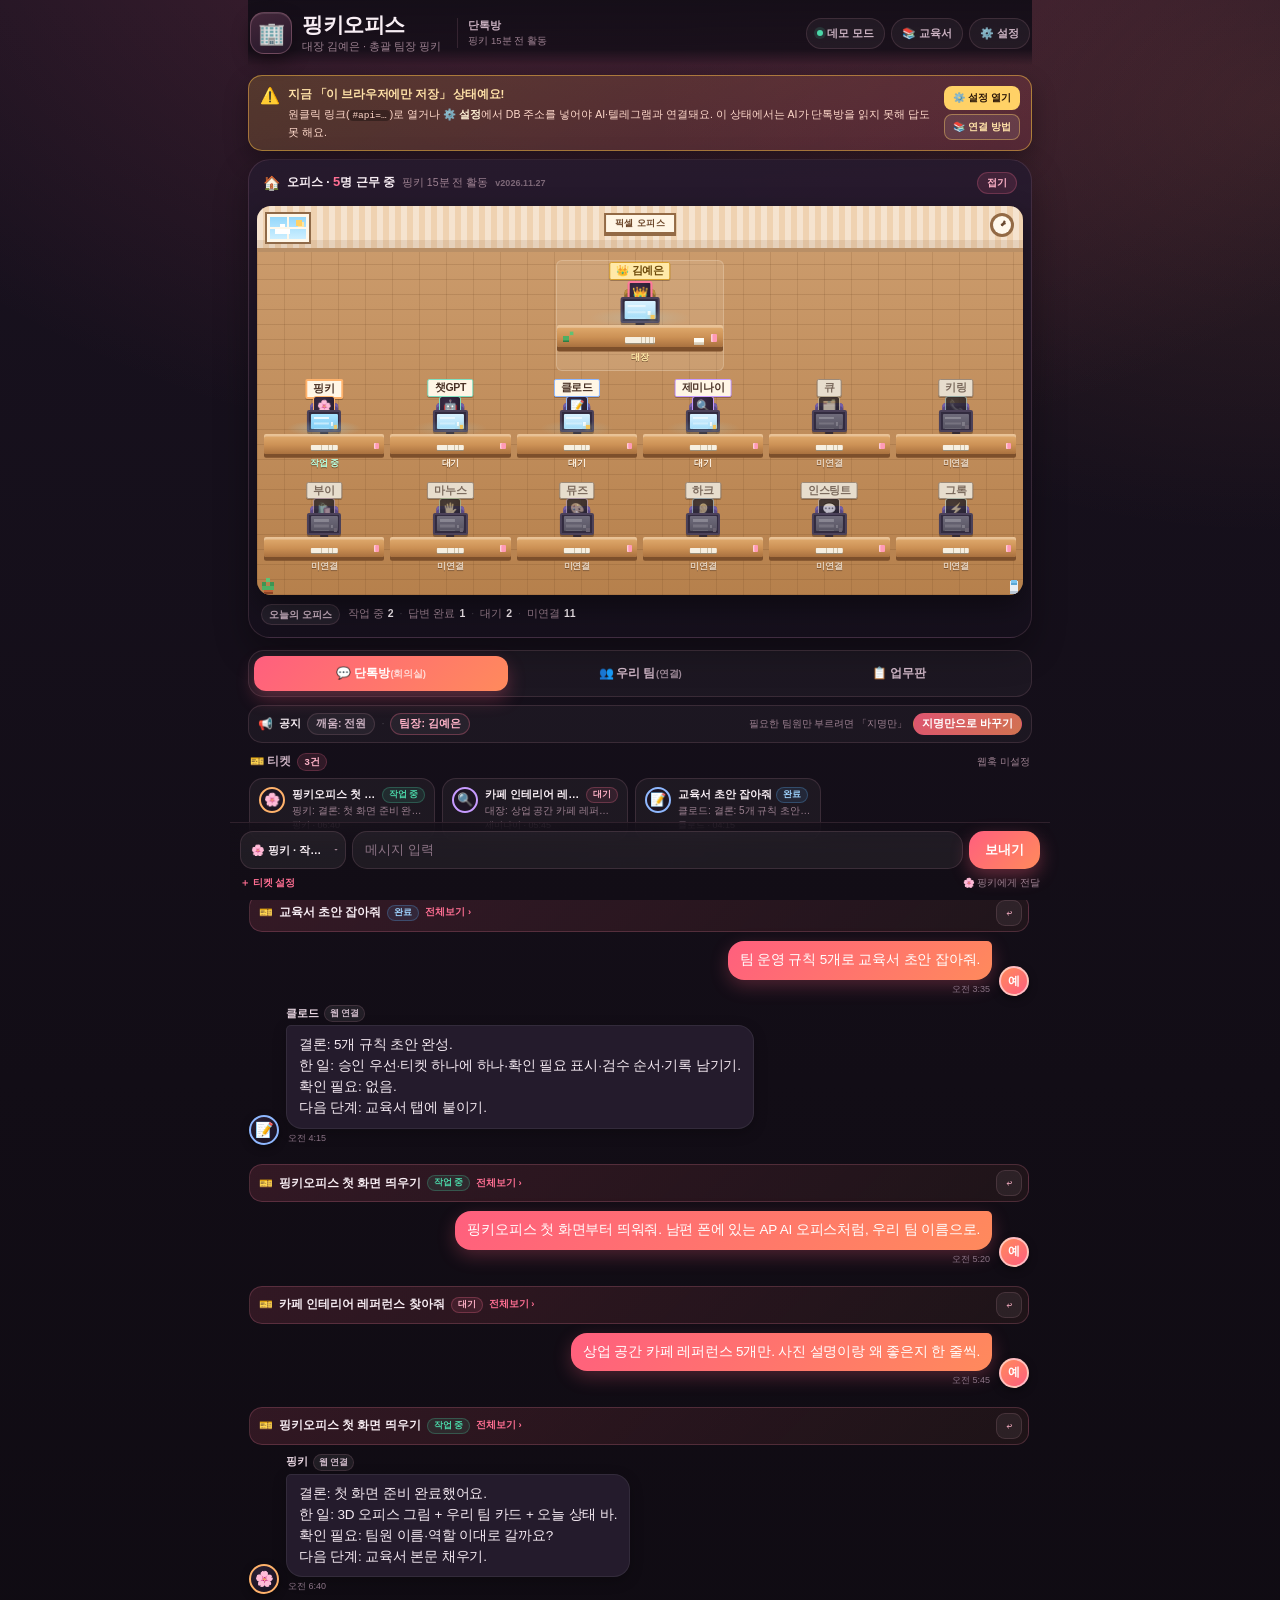
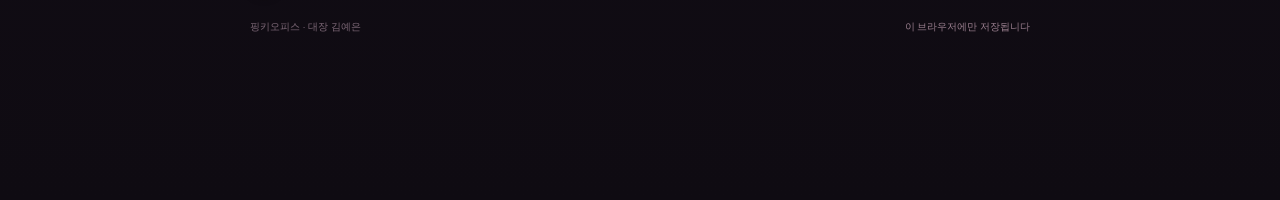
==== index.html @ ad16d330 "픽셀 오피스 개편(미리보기): 책상·컴퓨터 좌석, 휴직/해고, DB 미연결 배너" ====
<!DOCTYPE html>
<html lang="ko">
<head>
<meta charset="utf-8" />
<meta name="viewport" content="width=device-width, initial-scale=1, viewport-fit=cover" />
<title>핑키오피스 · 대장 김예은</title>
<meta name="description" content="대장 김예은과 총괄 팀장 핑키가 함께 쓰는 나만의 AI 오피스 — 좌석 맵과 단톡방" />
<meta name="theme-color" content="#170f13" />
<meta name="robots" content="noindex, nofollow" />
<meta name="apple-mobile-web-app-capable" content="yes" />
<meta name="apple-mobile-web-app-title" content="핑키오피스" />
<link rel="icon" href="data:image/svg+xml,%3Csvg xmlns='http://www.w3.org/2000/svg' viewBox='0 0 100 100'%3E%3Crect width='100' height='100' rx='24' fill='%23e8365f'/%3E%3Ctext x='50' y='70' font-size='58' text-anchor='middle'%3E%F0%9F%8F%A2%3C/text%3E%3C/svg%3E" />
<link rel="stylesheet" href="./styles.css" />
</head>
<body>
<div class="app">

  <header class="top">
    <div class="brand">
      <div class="brand-icon" aria-hidden="true">🏢</div>
      <div class="brand-text">
        <h1>핑키오피스</h1>
        <p class="brand-sub">대장 김예은 · 총괄 팀장 핑키</p>
      </div>
      <div class="top-room">
        <span class="top-room-name">단톡방</span>
        <span class="top-room-meta" id="liveNote">오늘도 출근 중</span>
      </div>
    </div>

    <div class="pill-row">
      <button type="button" id="demoToggle" class="pill pill-demo" aria-pressed="true">
        <span class="dot" aria-hidden="true"></span><span id="demoLabel">데모 모드</span>
      </button>
      <button type="button" class="pill" data-open="guide" aria-label="교육서">📚 교육서</button>
      <button type="button" class="pill" data-open="settings" aria-label="설정">⚙️ 설정</button>
    </div>
  </header>

  <!-- ================= DB 미연결 경고 ================= -->
  <div class="db-warn" id="dbWarn" role="alert" hidden>
    <span class="dw-ico" aria-hidden="true">⚠️</span>
    <div class="dw-body">
      <b class="dw-title">지금 「이 브라우저에만 저장」 상태예요!</b>
      <p class="dw-text">원클릭 링크(<code>#api=…</code>)로 열거나 <b>⚙️ 설정</b>에서 DB 주소를 넣어야 AI·텔레그램과 연결돼요. 이 상태에서는 AI가 단톡방을 읽지 못해 답도 못 해요.</p>
    </div>
    <div class="dw-actions">
      <button type="button" class="dw-btn" id="dbWarnSettings">⚙️ 설정 열기</button>
      <button type="button" class="dw-btn dw-btn-ghost" id="dbWarnGuide">📚 연결 방법</button>
    </div>
  </div>

  <!-- ================= 오피스 좌석 맵 ================= -->
  <section class="office-dock" aria-label="오피스 좌석 맵">
    <div class="office-bar">
      <button type="button" class="office-title" id="officeToggle" aria-expanded="true" aria-controls="seatWrap">
        <span class="ob-ico" aria-hidden="true">🏠</span>
        <span class="ob-text">오피스 · <b id="officeCount">5</b>명 근무 중</span>
        <span class="ob-live" id="officeLive">핑키 활동 중</span>
        <span class="ob-ver" id="officeVersion">v2026.11.27</span>
        <span class="ob-fold" id="officeFold">접기</span>
      </button>
    </div>

    <div class="seat-wrap" id="seatWrap">
      <div class="pixel-room" id="pixelOffice" aria-label="픽셀 오피스 — 팀원마다 책상과 컴퓨터가 있는 방">
        <div class="room-wall" aria-hidden="true">
          <span class="rw-window"><span class="rw-sun"></span><span class="rw-cloud"></span></span>
          <span class="rw-sign">픽셀 오피스</span>
          <span class="rw-clock"></span>
        </div>
        <div class="room-floor">
          <span class="room-prop prop-plant" aria-hidden="true"></span>
          <span class="room-prop prop-cooler" aria-hidden="true"></span>
          <div id="seatLayer" class="seat-layer"></div>
        </div>
      </div>
      <div class="stats-line">
        <span class="stats-label">오늘의 오피스</span>
        <span id="officeStats" class="stats">불러오는 중…</span>
      </div>
    </div>
  </section>

  <nav class="tabs" role="tablist" aria-label="주요 화면">
    <button type="button" class="tab is-active" data-view="meeting" role="tab" aria-selected="true" aria-controls="view-meeting">💬 단톡방<span class="tab-sub">(회의실)</span></button>
    <button type="button" class="tab" data-view="office" role="tab" aria-selected="false" aria-controls="view-office">👥 우리 팀<span class="tab-sub">(연결)</span></button>
    <button type="button" class="tab" data-view="board" role="tab" aria-selected="false" aria-controls="view-board">📋 업무판</button>
  </nav>

  <div class="notice">
    <span class="n-ico" aria-hidden="true">📢</span>
    <span class="n-label">공지</span>
    <button type="button" class="n-chip" id="wakeToggle" aria-pressed="false"><span id="wakeLabel">깨움: 전원</span></button>
    <span class="n-sep" aria-hidden="true">·</span>
    <button type="button" class="n-chip n-chip-lead" id="leadChip">팀장: 김예은</button>
    <span class="n-hint" id="wakeHint">필요한 팀원만 부르려면 「지명만」</span>
    <button type="button" class="n-chip n-chip-go" id="wakeGo" hidden>지명만으로 바꾸기</button>
  </div>

  <main>

    <!-- ================= 단톡방(회의실) ================= -->
    <section id="view-meeting" class="view is-active" aria-labelledby="meetingTitle">
      <h2 id="meetingTitle" class="sr-only">단톡방(회의실)</h2>

      <div class="rail-head">
        <span class="rail-title">🎫 티켓 <span class="count-chip" id="threadCount">0건</span></span>
        <span class="muted small" id="webhookState">웹훅 미설정</span>
      </div>
      <div id="threadList" class="thread-rail"></div>

      <div id="chatStream" class="chat-stream" role="log" aria-live="polite" aria-label="단톡방 대화"></div>
    </section>

    <!-- ================= 우리 팀(연결) ================= -->
    <section id="view-office" class="view" aria-labelledby="officeTitle" hidden>
      <h2 id="officeTitle" class="sr-only">우리 팀</h2>

      <div class="section-head">
        <h2>우리 팀 <span class="muted small" id="teamCount">13명</span></h2>
        <div class="head-actions">
          <button type="button" class="pill pill-sm" data-goto="meeting">💬 대회의실</button>
          <button type="button" class="pill pill-sm" data-goto="board">📋 업무판</button>
        </div>
      </div>

      <div id="teamGrid" class="team-grid"></div>
      <p class="hint-line">카드의 <b>연결 문구</b>를 누르면 그 AI에 그대로 붙여넣을 프롬프트가 복사돼요.</p>
    </section>

    <!-- ================= 업무판 ================= -->
    <section id="view-board" class="view" aria-labelledby="boardTitle" hidden>
      <div class="section-head">
        <h2 id="boardTitle">📋 업무판</h2>
        <button type="button" class="btn btn-primary btn-sm" id="addTaskBtn">＋ 새 업무</button>
      </div>

      <div class="filter-row" id="boardFilters" role="group" aria-label="상태 필터">
        <button type="button" class="chip is-active" data-filter="전체">전체</button>
        <button type="button" class="chip" data-filter="대기">대기</button>
        <button type="button" class="chip" data-filter="작업 중">작업 중</button>
        <button type="button" class="chip" data-filter="검수 대기">검수 대기</button>
        <button type="button" class="chip" data-filter="완료">완료</button>
        <button type="button" class="chip chip-owner" id="ownerFilterChip" hidden></button>
      </div>

      <div id="board" class="kanban"></div>
      <p class="hint-line">카드의 <b>← →</b> 버튼으로 상태를 옮기고, 제목을 누르면 수정할 수 있어요.</p>
    </section>

  </main>

  <footer class="foot">
    <span>핑키오피스 · 대장 김예은</span>
    <span class="muted" id="storeNote">이 브라우저에만 저장됩니다</span>
  </footer>
</div>

<!-- ================= 단톡방 입력바 ================= -->
<form id="composeForm" class="composer" autocomplete="off" aria-label="메시지 보내기">
  <div class="cp-reply" id="replyTarget" hidden>
    <span class="cp-reply-ico" aria-hidden="true">↩︎</span>
    <span class="cp-reply-text" id="replyTargetText"></span>
    <button type="button" class="cp-reply-x" id="replyTargetClear" aria-label="답장 대상 해제">✕</button>
  </div>
  <div class="cp-extra" id="composeExtra" hidden>
    <input id="composeTitle" type="text" maxlength="60" placeholder="티켓 제목 (비우면 메시지로 자동)" />
    <select id="composeStatus" aria-label="지시 상태">
      <option value="대기">대기</option>
      <option value="작업 중">작업 중</option>
      <option value="완료">완료</option>
    </select>
  </div>
  <div class="cp-main">
    <div class="cp-to">
      <span class="sr-only">담당 지정</span>
      <select id="composeTo" aria-label="담당 지정"></select>
    </div>
    <textarea id="composeBody" rows="1" maxlength="2000" placeholder="메시지 입력"></textarea>
    <button type="submit" class="cp-send" id="composeSend">보내기</button>
  </div>
  <div class="cp-foot">
    <button type="button" class="cp-more" id="composeMoreBtn" aria-expanded="false">＋ 티켓 설정</button>
    <span class="cp-status" id="composeTarget">전원에게 전달</span>
  </div>
</form>

<div id="toast" class="toast" role="status" aria-live="polite" hidden></div>

<!-- ================= 모달: 좌석(팀원) 카드 ================= -->
<div class="modal sheet" id="modal-seat" role="dialog" aria-modal="true" aria-labelledby="seatTitle" hidden>
  <div class="modal-card sheet-card">
    <div class="sheet-grab" aria-hidden="true"></div>
    <div class="modal-head sheet-head">
      <h2 id="seatTitle" class="sr-only">팀원 카드</h2>
      <button type="button" class="icon-btn" data-close aria-label="닫기">✕</button>
    </div>
    <div class="modal-body">
      <div class="seat-sheet-top">
        <div class="seat-big" id="seatEmoji" aria-hidden="true">🌸</div>
        <div class="seat-sheet-id">
          <b id="seatName">핑키</b>
          <p class="muted small" id="seatRole">총괄 팀장</p>
          <p class="muted small" id="seatMeta"></p>
        </div>
        <span class="badge badge-wait" id="seatBadge"><span class="dot"></span>대기</span>
      </div>
      <p class="seat-desc" id="seatDesc"></p>
      <div class="seat-actions" id="seatActions"></div>
    </div>
  </div>
</div>

<!-- ================= 모달: 교육서 ================= -->
<div class="modal" id="modal-guide" role="dialog" aria-modal="true" aria-labelledby="guideTitle" hidden>
  <div class="modal-card">
    <div class="modal-head">
      <h2 id="guideTitle">📚 교육서</h2>
      <button type="button" class="icon-btn" data-close aria-label="닫기">✕</button>
    </div>
    <div class="modal-body">

      <details open>
        <summary>1. 팀 운영 규칙 (5가지)</summary>
        <ol class="rule-list">
          <li><b>모든 결정은 대장 승인 후 실행.</b> 결제·계약·외부 발송·삭제는 절대 혼자 하지 않아요.</li>
          <li><b>지시는 티켓 하나에 하나씩.</b> 제목에 결과물이 보이게 적어요. (예: "카페 오픈 체크리스트 v1")</li>
          <li><b>모르면 '확인 필요'로 남기기.</b> 추측으로 채우지 않고, 대장에게 물어볼 것을 3개 이내로 정리해요.</li>
          <li><b>결과는 한 번에 하나.</b> 초안 → 검수 → 완료 순서로, 검수 전에 다음 단계로 넘어가지 않아요.</li>
          <li><b>기록은 단톡방에.</b> 대화로 끝난 일도 티켓에 한 줄 남겨야 다음에 이어져요.</li>
        </ol>
      </details>

      <details>
        <summary>2. 비서별 보고 양식</summary>
        <p class="muted small">모든 비서는 같은 뼈대(결론 → 한 일 → 확인 필요 → 다음 단계)로 보고해요. 맡은 일에 따라 강조점만 달라요.</p>
        <div id="reportFormats" class="report-list"></div>
      </details>

      <details>
        <summary>3. 단톡방 사용법</summary>
        <ol class="rule-list">
          <li><b>담당을 고르고</b> 메시지를 적어 <b>보내기</b>. 티켓이 새로 열리고 상태는 보통 <span class="tag tag-wait">대기</span>로 시작해요.</li>
          <li>한 티켓에 이어 말하려면 말풍선 위 <b>전체보기</b>로 들어가 답글을 남겨요. 상태가 <span class="tag tag-doing">작업 중</span>으로 바뀝니다.</li>
          <li>결과가 마음에 들면 <span class="tag tag-done">완료</span>. 마음에 안 들면 이유를 적어 다시 <span class="tag tag-wait">대기</span>로 돌려요.</li>
          <li>오피스 좌석 맵에서 팀원을 누르면 그 팀원에게 바로 말을 걸거나 연결 문구를 복사할 수 있어요.</li>
        </ol>
      </details>

      <details>
        <summary>4. 실시간 DB · 텔레그램 연결 방법</summary>
        <ol class="rule-list">
          <li><b>Apps Script</b>: <code>script.new</code> → <code>Code.gs</code>·<code>appsscript.json</code> 붙여넣기 → <b>배포 → 새 배포 → 웹 앱</b>, 실행 계정 <code>나</code>, 액세스 <code>모든 사용자</code> → 나온 <code>/exec</code> 주소 복사.</li>
          <li>우측 상단 <b>⚙️ 설정 → 실시간 DB</b>에 주소를 붙여넣고 <b>저장하고 동기화</b>. 폰·PC가 같은 내용을 보고, 15초마다 새 내용을 확인해요.</li>
          <li><b>텔레그램</b>: 봇(<code>@Pinky_office_bot</code>)에게 <code>/start</code>를 보낸 뒤 설정에서 <b>자동 연결</b>. Chat ID를 알아서 찾고 웹훅까지 걸어요.</li>
          <li>단톡방에 새 지시가 올라오면 텔레그램으로 알림이 와요. 그 알림에 <b>답장</b>하면 같은 티켓에 답글로 달립니다.</li>
          <li><b>n8n</b>도 그대로 쓸 수 있어요: Webhook 노드(POST) → 주소를 설정의 <b>Webhook URL</b>에 저장. (본문: <code>{ type, office, chief, to, title, message, status, createdAt, text }</code>)</li>
        </ol>
      </details>

      <details>
        <summary>5. 자주 하는 실수</summary>
        <ul class="rule-list">
          <li>한 티켓에 여러 가지 일을 몰아넣기 → 결과가 섞여요. 쪼개서 보내세요.</li>
          <li>완료 처리를 안 하기 → "작업 중"이 계속 쌓여 오늘 상태가 안 보여요.</li>
          <li>데모 모드를 켜 둔 채로 실제 일을 하기 → ⚙️ 설정에서 끄면 예시 데이터가 숨겨져요.</li>
        </ul>
      </details>

    </div>
    <div class="modal-foot">
      <button type="button" class="btn btn-ghost" data-close>닫기</button>
    </div>
  </div>
</div>

<!-- ================= 모달: 설정 ================= -->
<div class="modal" id="modal-settings" role="dialog" aria-modal="true" aria-labelledby="settingsTitle" hidden>
  <div class="modal-card">
    <div class="modal-head">
      <h2 id="settingsTitle">⚙️ 설정</h2>
      <button type="button" class="icon-btn" data-close aria-label="닫기">✕</button>
    </div>
    <div class="modal-body">

      <h3 class="block-title">팀원 관리</h3>
      <div id="memberAdmin" class="admin-list"></div>
      <button type="button" class="btn btn-ghost btn-block" id="addMemberBtn">＋ 팀원 추가</button>

      <h3 class="block-title">실시간 DB <span class="muted small">(폰·PC 동기화 · PC를 꺼도 24시간)</span></h3>
      <div class="field">
        <span>Google Apps Script 웹 앱 URL</span>
        <input id="apiUrl" type="url" inputmode="url" placeholder="https://script.google.com/macros/s/.../exec" />
      </div>
      <div class="form-row two">
        <label class="field">
          <span>비밀 키 <span class="muted small">(선택)</span></span>
          <input id="apiSecret" type="text" autocomplete="off" placeholder="비워 두어도 됩니다" />
        </label>
        <div class="field field-btn">
          <span>&nbsp;</span>
          <button type="button" class="btn btn-ghost" id="testApiBtn">연결 확인</button>
        </div>
      </div>
      <p class="muted small" id="apiState">연결 안 함 · 이 브라우저에만 저장</p>
      <div class="form-actions">
        <button type="button" class="btn btn-primary" id="saveApiBtn">저장하고 동기화</button>
      </div>

      <div class="admin-row">
        <div>
          <b>📱 폰에서 한 번에 열기</b>
          <p class="muted small">지금 저장된 DB 주소로 여는 <b>원클릭 링크</b>를 복사해요. 폰 브라우저에 붙여 열면 설정 없이 바로 연결돼요.</p>
        </div>
        <div class="admin-actions">
          <button type="button" class="mini-btn" id="copyLinkBtn">링크 복사</button>
        </div>
      </div>

      <div class="admin-row">
        <div>
          <b>텔레그램 봇 연결</b>
          <p class="muted small">봇(<code>@Pinky_office_bot</code>)에게 <code>/start</code>를 보낸 뒤 누르면 Chat ID를 자동으로 찾아 알림을 걸어 둡니다.</p>
          <p class="muted small" id="telegramState">텔레그램 준비 전</p>
        </div>
        <div class="admin-actions">
          <button type="button" class="mini-btn" id="testTelegramBtn">알림 테스트</button>
          <button type="button" class="mini-btn" id="connectTelegramBtn">자동 연결</button>
        </div>
      </div>

      <h3 class="block-title">자동화 연결 <span class="muted small">(선택)</span></h3>
      <div class="field">
        <span>Webhook URL</span>
        <input id="webhookUrl" type="url" inputmode="url" placeholder="https://n8n.example.com/webhook/pinky-office" />
      </div>
      <div class="form-row two">
        <label class="field">
          <span>종류</span>
          <select id="webhookKind">
            <option value="n8n">n8n</option>
            <option value="telegram">텔레그램(봇 릴레이)</option>
            <option value="기타">기타</option>
          </select>
        </label>
        <div class="field field-btn">
          <span>&nbsp;</span>
          <button type="button" class="btn btn-ghost" id="testWebhookBtn">테스트 전송</button>
        </div>
      </div>
      <p class="muted small">저장하면 단톡방에서 새 지시를 보낼 때마다 같은 내용이 이 URL로도 전송돼요.</p>
      <div class="form-actions">
        <button type="button" class="btn btn-primary" id="saveWebhookBtn">저장</button>
      </div>

      <h3 class="block-title">데이터</h3>
      <div class="admin-row">
        <div>
          <b>데모 데이터 초기화</b>
          <p class="muted small">예시 업무·지시를 처음 상태로 되돌리고, 직접 만든 항목은 지워요.</p>
        </div>
        <button type="button" class="btn btn-danger btn-sm" id="resetDemoBtn">초기화</button>
      </div>
      <div class="admin-row">
        <div>
          <b>내 데이터 복사</b>
          <p class="muted small">지금 상태를 JSON으로 클립보드에 복사해요. 백업용.</p>
        </div>
        <button type="button" class="btn btn-ghost btn-sm" id="exportBtn">복사</button>
      </div>

    </div>
    <div class="modal-foot">
      <button type="button" class="btn btn-ghost" data-close>닫기</button>
    </div>
  </div>
</div>

<!-- ================= 모달: 팀원 편집 ================= -->
<div class="modal" id="modal-member" role="dialog" aria-modal="true" aria-labelledby="memberTitle" hidden>
  <div class="modal-card">
    <div class="modal-head">
      <h2 id="memberTitle">팀원 편집</h2>
      <button type="button" class="icon-btn" data-close aria-label="닫기">✕</button>
    </div>
    <form id="memberForm" class="modal-body" autocomplete="off">
      <input type="hidden" id="memberId" />
      <div class="form-row two">
        <label class="field">
          <span>이모지</span>
          <input id="memberEmoji" type="text" maxlength="4" placeholder="🌸" required />
        </label>
        <label class="field">
          <span>이름</span>
          <input id="memberName" type="text" maxlength="20" placeholder="핑키" required />
        </label>
      </div>
      <label class="field">
        <span>역할</span>
        <input id="memberRole" type="text" maxlength="40" placeholder="총괄 팀장 · 분업 · 검수" required />
      </label>
      <label class="field">
        <span>한 줄 소개</span>
        <textarea id="memberDesc" rows="2" maxlength="120" placeholder="지시를 티켓으로 쪼개고 결과를 모아 보고합니다."></textarea>
      </label>
      <div class="form-row two">
        <label class="field">
          <span>상태 배지</span>
          <select id="memberStatus">
            <option value="대기">대기</option>
            <option value="작업 중">작업 중</option>
            <option value="완료">완료</option>
            <option value="미연결">미연결</option>
            <option value="휴직 중">휴직 중</option>
            <option value="대장">대장</option>
          </select>
        </label>
        <label class="field checkbox-field">
          <span>연결</span>
          <label class="switch-row"><input type="checkbox" id="memberConnected" /> <span>연결됨</span></label>
        </label>
      </div>
      <div class="form-actions">
        <button type="button" class="btn btn-ghost" data-close>취소</button>
        <button type="submit" class="btn btn-primary">저장</button>
      </div>
    </form>
  </div>
</div>

<!-- ================= 모달: 새 업무 ================= -->
<div class="modal" id="modal-task" role="dialog" aria-modal="true" aria-labelledby="taskTitle" hidden>
  <div class="modal-card">
    <div class="modal-head">
      <h2 id="taskTitle">새 업무</h2>
      <button type="button" class="icon-btn" data-close aria-label="닫기">✕</button>
    </div>
    <form id="taskForm" class="modal-body" autocomplete="off">
      <input type="hidden" id="taskId" />
      <label class="field">
        <span>업무 제목</span>
        <input id="taskName" type="text" maxlength="60" placeholder="예: 카페 오픈 체크리스트" required />
      </label>
      <div class="form-row two">
        <label class="field">
          <span>담당</span>
          <select id="taskOwner"></select>
        </label>
        <label class="field">
          <span>상태</span>
          <select id="taskStatus">
            <option value="대기">대기</option>
            <option value="작업 중">작업 중</option>
            <option value="검수 대기">검수 대기</option>
            <option value="완료">완료</option>
          </select>
        </label>
      </div>
      <label class="field">
        <span>메모 <span class="muted small">(선택)</span></span>
        <textarea id="taskNote" rows="2" maxlength="300" placeholder="마감일, 참고 링크 등"></textarea>
      </label>
      <div class="form-actions">
        <button type="button" class="btn btn-danger btn-sm" id="deleteTaskBtn" hidden>삭제</button>
        <button type="button" class="btn btn-ghost" data-close>취소</button>
        <button type="submit" class="btn btn-primary">저장</button>
      </div>
    </form>
  </div>
</div>

<!-- ================= 모달: 단톡방 스레드 ================= -->
<div class="modal" id="modal-thread" role="dialog" aria-modal="true" aria-labelledby="threadTitle" hidden>
  <div class="modal-card modal-tall">
    <div class="modal-head">
      <div class="thread-head-text">
        <h2 id="threadTitle">지시</h2>
        <p id="threadMeta" class="muted small"></p>
      </div>
      <button type="button" class="icon-btn" data-close aria-label="닫기">✕</button>
    </div>
    <div class="modal-body">
      <div class="status-switch" id="threadStatusSwitch" role="group" aria-label="상태 변경">
        <button type="button" data-status="대기">대기</button>
        <button type="button" data-status="작업 중">작업 중</button>
        <button type="button" data-status="완료">완료</button>
      </div>
      <div id="threadMessages" class="messages"></div>
      <form id="replyForm" class="reply-form" autocomplete="off">
        <label class="field">
          <span>답글 작성자</span>
          <select id="replyFrom">
            <option value="member">담당 비서</option>
            <option value="chief">대장(김예은)</option>
          </select>
        </label>
        <label class="field">
          <span>답글</span>
          <textarea id="replyBody" rows="3" maxlength="3000" placeholder="받은 답이나 다음 지시를 적어 주세요."></textarea>
        </label>
        <div class="form-actions">
          <button type="button" class="btn btn-danger btn-sm" id="deleteThreadBtn">지시 삭제</button>
          <button type="submit" class="btn btn-primary btn-sm">답글 달기</button>
        </div>
      </form>
    </div>
  </div>
</div>

<script src="./app.js"></script>
</body>
</html>
---- styles.css ----
/* 핑키오피스 — 다크 플럼 + 핑크·코랄 · 오피스 좌석 맵 + 단톡방
   모바일 우선(390px). 760px 이상에서 카드가 2~3열로 펼쳐집니다. */

:root {
  --bg-0: #120d16;
  --bg-1: #191220;
  --bg-2: #211827;
  --panel: rgba(255, 255, 255, 0.045);
  --panel-2: rgba(255, 255, 255, 0.07);
  --card: #241a2c;
  --line: rgba(255, 176, 202, 0.13);
  --line-strong: rgba(255, 176, 202, 0.26);
  --text: #f8eef4;
  --text-dim: #cbb2c2;
  --muted: #9c8090;
  --pink: #ff6f93;
  --pink-soft: #ffb3c8;
  --coral: #ff8a5c;
  --accent: #ff5f7e;
  --mint: #4bd7a8;
  --amber: #ffc247;
  --gray: #94a3b8;
  --danger: #ff5f6d;
  --radius: 20px;
  --radius-sm: 14px;
  --shadow: 0 18px 40px rgba(0, 0, 0, 0.45);
  --font: "Pretendard", "Apple SD Gothic Neo", "Noto Sans KR", -apple-system, BlinkMacSystemFont, "Segoe UI", sans-serif;
}

* { box-sizing: border-box; }
[hidden] { display: none !important; }

html, body { margin: 0; padding: 0; }

html {
  min-height: 100%;
  background-color: var(--bg-0);
}

body {
  font-family: var(--font);
  color: var(--text);
  background-color: var(--bg-0);
  background-image:
    radial-gradient(120% 55% at 50% -8%, rgba(255, 95, 126, 0.22) 0%, rgba(255, 95, 126, 0) 62%),
    radial-gradient(70% 34% at 100% 6%, rgba(255, 138, 92, 0.12) 0%, rgba(255, 138, 92, 0) 70%),
    linear-gradient(180deg, var(--bg-1) 0%, var(--bg-0) 60%, #0f0b12 100%);
  background-repeat: no-repeat;
  background-size: 100% 100%;
  min-height: 100%;
  min-height: 100dvh;
  -webkit-font-smoothing: antialiased;
  -webkit-tap-highlight-color: transparent;
  line-height: 1.5;
  overflow-x: hidden;
}

.app {
  max-width: 820px;
  margin: 0 auto;
  padding: 0 12px calc(150px + env(safe-area-inset-bottom));
}

.sr-only {
  position: absolute; width: 1px; height: 1px;
  padding: 0; margin: -1px; overflow: hidden;
  clip: rect(0 0 0 0); white-space: nowrap; border: 0;
}

.muted { color: var(--muted); }
.small { font-size: 11px; }

/* ---------- 헤더 ---------- */
.top {
  position: sticky;
  top: 0;
  z-index: 30;
  display: flex;
  align-items: center;
  gap: 10px;
  flex-wrap: wrap;
  padding: calc(12px + env(safe-area-inset-top)) 2px 10px;
  background: linear-gradient(180deg, rgba(20, 14, 24, 0.97) 0%, rgba(20, 14, 24, 0.86) 76%, rgba(20, 14, 24, 0) 100%);
  backdrop-filter: blur(16px);
  -webkit-backdrop-filter: blur(16px);
}

.brand { display: flex; align-items: center; gap: 10px; min-width: 0; flex: 1 1 auto; }

.brand-icon {
  width: 42px; height: 42px;
  flex: 0 0 42px;
  display: grid; place-items: center;
  font-size: 22px;
  border-radius: 14px;
  background: linear-gradient(160deg, #43273a, #26182a);
  border: 1px solid var(--line-strong);
  box-shadow: inset 0 1px 0 rgba(255, 255, 255, 0.1), 0 8px 18px rgba(0, 0, 0, 0.35);
}

.brand-text { min-width: 0; }
.brand h1 {
  margin: 0;
  font-size: 19px;
  font-weight: 800;
  letter-spacing: -0.4px;
  line-height: 1.2;
}
.brand-sub {
  margin: 1px 0 0;
  font-size: 11px;
  color: var(--muted);
  white-space: nowrap;
  overflow: hidden;
  text-overflow: ellipsis;
}

.top-room { display: none; }

.pill-row { display: flex; align-items: center; gap: 6px; margin-left: auto; }

.pill {
  display: inline-flex;
  align-items: center;
  gap: 4px;
  padding: 7px 10px;
  font-family: inherit;
  font-size: 11px;
  font-weight: 700;
  color: var(--text-dim);
  background: var(--panel);
  border: 1px solid var(--line);
  border-radius: 999px;
  cursor: pointer;
  white-space: nowrap;
  transition: transform 0.12s ease, background 0.2s ease, color 0.2s ease;
}
.pill:active { transform: scale(0.96); }
.pill .dot {
  width: 6px; height: 6px; border-radius: 50%;
  background: var(--mint);
  box-shadow: 0 0 0 3px rgba(75, 215, 168, 0.14);
}
.pill-demo[aria-pressed="false"] { color: var(--muted); }
.pill-demo[aria-pressed="false"] .dot { background: var(--gray); box-shadow: 0 0 0 3px rgba(148, 163, 184, 0.12); }
.pill-sm { padding: 5px 9px; font-size: 10.5px; }

/* ---------- DB 미연결 경고 배너 ---------- */
.db-warn {
  display: flex;
  align-items: flex-start;
  gap: 8px;
  margin: 10px 0 2px;
  padding: 10px 11px;
  border-radius: 14px;
  border: 1px solid rgba(255, 196, 71, 0.5);
  background: linear-gradient(150deg, rgba(255, 196, 71, 0.18), rgba(255, 95, 126, 0.14));
  box-shadow: 0 10px 24px rgba(0, 0, 0, 0.3);
}
.dw-ico { font-size: 16px; line-height: 1.25; flex: 0 0 auto; }
.dw-body { flex: 1 1 auto; min-width: 0; }
.dw-title { display: block; font-size: 11.5px; font-weight: 800; color: #ffe2a8; letter-spacing: -0.2px; }
.dw-text { margin: 3px 0 0; font-size: 10.5px; line-height: 1.55; color: #ffd9cb; }
.dw-text b { color: #fff3d6; }
.dw-text code { font-size: 9.5px; padding: 0 3px; border-radius: 4px; background: rgba(0, 0, 0, 0.32); }
.dw-actions { display: flex; flex-direction: column; gap: 4px; flex: 0 0 auto; }
.dw-btn {
  padding: 5px 8px;
  font-family: inherit;
  font-size: 10px;
  font-weight: 800;
  color: #2a1608;
  background: #ffd166;
  border: 0;
  border-radius: 8px;
  cursor: pointer;
  white-space: nowrap;
}
.dw-btn-ghost { color: #ffe2a8; background: rgba(255, 255, 255, 0.09); border: 1px solid rgba(255, 209, 102, 0.42); }

/* ---------- 오피스 좌석 맵 ---------- */
.office-dock {
  margin-top: 8px;
  border-radius: 22px;
  border: 1px solid var(--line);
  background: linear-gradient(180deg, rgba(38, 26, 46, 0.9), rgba(22, 16, 28, 0.92));
  box-shadow: 0 14px 34px rgba(0, 0, 0, 0.32);
  overflow: hidden;
}

.office-bar { padding: 2px; }

.office-title {
  display: flex;
  align-items: center;
  gap: 7px;
  width: 100%;
  padding: 10px 12px;
  font-family: inherit;
  font-size: 12px;
  font-weight: 600;
  color: var(--text-dim);
  background: none;
  border: 0;
  cursor: pointer;
  text-align: left;
}
.office-title .ob-ico { font-size: 14px; }
.office-title .ob-text { color: var(--text); font-weight: 700; white-space: nowrap; }
.office-title .ob-text b { color: var(--pink); font-size: 13px; }
.office-title .ob-live {
  color: var(--muted);
  font-size: 10.5px;
  font-weight: 500;
  overflow: hidden;
  text-overflow: ellipsis;
  white-space: nowrap;
  min-width: 0;
}
.office-title .ob-ver { display: none; }
.office-title .ob-fold {
  margin-left: auto;
  flex: 0 0 auto;
  padding: 3px 9px;
  font-size: 10px;
  font-weight: 700;
  color: var(--pink-soft);
  background: rgba(255, 111, 147, 0.12);
  border: 1px solid rgba(255, 111, 147, 0.24);
  border-radius: 999px;
}

.seat-wrap { padding: 0 8px 10px; }

/* ========== 픽셀 오피스 방 ========== */
.pixel-room {
  position: relative;
  border-radius: 14px;
  overflow: hidden;
  background: #3a2718;
  box-shadow: 0 12px 28px rgba(0, 0, 0, 0.4), inset 0 0 0 1px rgba(255, 255, 255, 0.08);
}

/* 벽: 줄무늬 벽지 + 걸레받이 */
.room-wall {
  position: relative;
  height: 46px;
  background-color: #efd2b1;
  background-image: repeating-linear-gradient(90deg, rgba(255, 255, 255, 0.38) 0 6px, rgba(255, 255, 255, 0) 6px 12px);
  border-bottom: 4px solid #b98f66;
  box-shadow: inset 0 -8px 0 rgba(120, 78, 44, 0.12);
}

/* 창문 */
.rw-window {
  position: absolute;
  left: 10px;
  top: 8px;
  width: 42px;
  height: 28px;
  background: linear-gradient(180deg, #93d7fb 0%, #cdefff 100%);
  border: 3px solid #fff8ea;
  box-shadow: 0 0 0 2px #8f6a48;
  overflow: hidden;
}
.rw-window::before,
.rw-window::after { content: ""; position: absolute; background: #fff8ea; }
.rw-window::before { left: 50%; top: 0; bottom: 0; width: 2px; margin-left: -1px; }
.rw-window::after { top: 50%; left: 0; right: 0; height: 2px; margin-top: -1px; }
.rw-sun { position: absolute; right: 4px; top: 3px; width: 6px; height: 6px; background: #ffd166; box-shadow: 2px 2px 0 #ffe6a0; }
.rw-cloud {
  position: absolute; left: 5px; bottom: 5px; width: 5px; height: 5px;
  background: #fff; box-shadow: 5px 0 0 #fff, 10px 0 0 #fff, 5px -5px 0 #fff;
}

/* 간판 */
.rw-sign {
  position: absolute;
  left: 50%;
  top: 7px;
  transform: translateX(-50%);
  padding: 4px 9px 3px;
  font-size: 9px;
  font-weight: 800;
  letter-spacing: 0.4px;
  line-height: 1.1;
  color: #6a4326;
  background: #fff6e6;
  border: 2px solid #936a45;
  box-shadow: 0 2px 0 #936a45;
  white-space: nowrap;
}

/* 벽시계 */
.rw-clock {
  position: absolute;
  right: 12px;
  top: 10px;
  width: 18px;
  height: 18px;
  border-radius: 50%;
  background: #fff8ec;
  box-shadow: 0 0 0 3px #936a45;
}
.rw-clock::before {
  content: ""; position: absolute; left: 8px; top: 4px; width: 2px; height: 6px;
  background: #6a4a32; transform-origin: 50% 100%; transform: rotate(28deg);
}
.rw-clock::after {
  content: ""; position: absolute; left: 8px; top: 8px; width: 5px; height: 2px;
  background: #6a4a32; transform-origin: 0 50%; transform: rotate(-24deg);
}

/* 바닥: 나무 마루 */
.room-floor {
  position: relative;
  padding: 7px 6px 15px;
  background-color: #c28a53;
  background-image:
    repeating-linear-gradient(0deg, rgba(96, 58, 26, 0.16) 0 1px, rgba(96, 58, 26, 0) 1px 15px),
    repeating-linear-gradient(90deg, rgba(96, 58, 26, 0.14) 0 1px, rgba(96, 58, 26, 0) 1px 27px),
    linear-gradient(180deg, rgba(255, 255, 255, 0.14), rgba(96, 58, 26, 0.12));
}

/* 바닥 소품 */
.room-prop { position: absolute; bottom: 1px; z-index: 0; pointer-events: none; }
.prop-plant { left: 5px; }
.prop-plant::before {
  content: ""; position: absolute; bottom: 0; left: 2px; width: 9px; height: 5px;
  background: #bd6238; box-shadow: inset 0 -2px 0 #8f4526;
}
.prop-plant::after {
  content: ""; position: absolute; bottom: 4px; left: 0; width: 4px; height: 4px;
  background: #4fae63;
  box-shadow: 4px 0 0 #4fae63, 8px 0 0 #4fae63, 0 -4px 0 #3f9452, 8px -4px 0 #3f9452, 4px -8px 0 #5fc274;
}
.prop-cooler { right: 5px; width: 8px; height: 13px; background: #e8eef5; box-shadow: inset 0 -3px 0 #b9c6d4; }
.prop-cooler::before {
  content: ""; position: absolute; left: 1px; bottom: 9px; width: 6px; height: 5px;
  background: #7cc4ef; box-shadow: inset 0 -2px 0 #5aa7d6;
}

/* 책상 격자 */
.seat-layer {
  position: relative;
  z-index: 1;
  display: grid;
  grid-template-columns: repeat(3, 1fr);
  gap: 2px 2px;
}

/* 대장 자리: 방 앞쪽 가운데 */
.boss-row {
  grid-column: 1 / -1;
  display: flex;
  justify-content: center;
  padding: 1px 0 3px;
}
.boss-row .desk-seat {
  width: 46%;
  max-width: 168px;
  font-size: 10.5px;
  background: rgba(255, 243, 226, 0.12);
  border: 1px solid rgba(255, 243, 226, 0.22);
  border-radius: 6px;
}

/* ---------- 책상 한 칸 ---------- */
.desk-seat {
  position: relative;
  display: block;
  width: 100%;
  padding: 1.5em 0 0.6em;
  font-size: 9px;
  font-family: inherit;
  color: var(--text);
  text-align: center;
  background: transparent;
  border: 1px solid transparent;
  border-radius: 6px;
  cursor: pointer;
  -webkit-tap-highlight-color: transparent;
  transition: background 0.15s ease, border-color 0.15s ease, transform 0.12s ease;
}
.desk-seat > span { pointer-events: none; }
.desk-seat:hover,
.desk-seat:focus-visible {
  background: rgba(255, 248, 236, 0.14);
  border-color: rgba(255, 248, 236, 0.3);
  outline: none;
}
.desk-seat:active { transform: scale(0.97); }

/* 이름표 */
.ds-name {
  position: absolute;
  top: 1px;
  left: 50%;
  transform: translateX(-50%);
  max-width: 98%;
  padding: 1px 4px;
  font-size: 9px;
  font-weight: 800;
  line-height: 1.3;
  letter-spacing: -0.3px;
  color: #4a3226;
  background: #fff6e6;
  border: 1.5px solid var(--ring, #ff6f93);
  border-radius: 2px;
  box-shadow: 0 1px 0 rgba(60, 36, 16, 0.35);
  white-space: nowrap;
  overflow: hidden;
  text-overflow: ellipsis;
}
.desk-seat.is-chief .ds-name { color: #6b4708; background: #ffe9a8; border-color: #d9a12b; }
.desk-seat.is-pinky .ds-name { border-width: 2px; }
.desk-seat.is-off .ds-name { color: #7b6a5d; background: #e7ddcd; border-color: #9c8a79; }
.desk-seat.is-away .ds-name { color: #6f5f80; background: #e8e1f0; border-color: #a495bb; }

/* 책상 장면 */
.ds-scene {
  position: relative;
  display: block;
  height: 5.4em;
}

/* 의자 (아바타 뒤) */
.ds-chair {
  position: absolute;
  left: 50%;
  bottom: 2.85em;
  transform: translateX(-50%);
  width: 2.5em;
  height: 1.8em;
  background: #5b4a86;
  border-radius: 0.35em 0.35em 0 0;
  box-shadow: inset 0 0.3em 0 #745fa8, 0 0.15em 0 rgba(0, 0, 0, 0.3);
  z-index: 0;
}
.desk-seat.is-chief .ds-chair { background: #8a6a2f; box-shadow: inset 0 0.3em 0 #b98d3d, 0 0.15em 0 rgba(0, 0, 0, 0.3); }
.desk-seat.is-away .ds-chair { transform: translateX(-50%) translateX(0.5em) rotate(7deg); opacity: 0.85; }

/* 픽셀 아바타 */
.ds-avatar {
  position: absolute;
  left: 50%;
  bottom: 3.15em;
  transform: translateX(-50%);
  display: grid;
  place-items: center;
  width: 1.9em;
  height: 1.9em;
  font-size: 1.05em;
  line-height: 1;
  background: radial-gradient(circle at 35% 30%, #3b2c46, #241a2c);
  border: 0.16em solid var(--ring, #ff9bb5);
  border-radius: 3px;
  box-shadow: 0 0.1em 0 rgba(60, 36, 16, 0.35);
  z-index: 1;
}
.desk-seat.is-off .ds-avatar { filter: grayscale(0.7) brightness(0.85); opacity: 0.8; }
.desk-seat.is-away .ds-avatar { filter: grayscale(0.55) brightness(0.9); opacity: 0.75; }

/* 모니터 받침 · 본체 */
.ds-stand {
  position: absolute;
  left: 50%;
  bottom: 1.75em;
  transform: translateX(-50%);
  width: 0.7em;
  height: 0.35em;
  background: #3d3448;
  z-index: 2;
}
.ds-monitor {
  position: absolute;
  left: 50%;
  bottom: 1.95em;
  transform: translateX(-50%);
  width: 3.1em;
  height: 2.05em;
  background: #322b3f;
  border: 0.2em solid #4b4159;
  border-radius: 2px;
  box-shadow: 0 0.18em 0 rgba(40, 24, 10, 0.35);
  z-index: 2;
}
.ds-screen {
  position: absolute;
  inset: 0.16em;
  background: linear-gradient(180deg, #a9e4ff 0%, #7fcaf3 100%);
  border-radius: 1px;
  overflow: hidden;
}
.ds-screen::before {
  content: "";
  position: absolute;
  left: 0.25em;
  top: 0.28em;
  width: 1.4em;
  height: 0.2em;
  background: rgba(255, 255, 255, 0.8);
  box-shadow: 0 0.5em 0 rgba(255, 255, 255, 0.55), 0 1em 0 rgba(255, 255, 255, 0.38);
}
.ds-screen::after {
  content: "";
  position: absolute;
  right: 0.4em;
  bottom: 0.28em;
  width: 0.22em;
  height: 0.32em;
  background: #fff;
  opacity: 0.9;
}
.ds-led {
  position: absolute;
  right: 0.2em;
  bottom: 0.14em;
  width: 0.32em;
  height: 0.32em;
  background: #ffc247;
  box-shadow: 0 0 0.35em rgba(255, 194, 71, 0.8);
}

/* 책상 상판 */
.ds-desk {
  position: absolute;
  left: 0;
  right: 0;
  bottom: 0;
  height: 1.8em;
  background: linear-gradient(180deg, #e2ad70 0%, #cc9155 55%, #a9713f 100%);
  border-radius: 2px;
  box-shadow: 0 0.35em 0 #7c4f2b, inset 0 0.22em 0 rgba(255, 255, 255, 0.28);
  z-index: 3;
}
.ds-keyboard {
  position: absolute;
  left: 50%;
  bottom: 0.35em;
  transform: translateX(-50%);
  width: 2.4em;
  height: 0.45em;
  background: repeating-linear-gradient(90deg, #f6efe1 0 0.28em, #cdc0a8 0.28em 0.33em);
  border-radius: 1px;
  box-shadow: 0 0.1em 0 #9b8f7a;
  z-index: 4;
}
.ds-mug {
  position: absolute;
  right: 0.45em;
  bottom: 0.42em;
  width: 0.5em;
  height: 0.6em;
  background: #ff9bb5;
  border-radius: 1px;
  box-shadow: inset 0.12em 0 0 rgba(255, 255, 255, 0.5);
  z-index: 4;
}

/* 대장 책상 소품 */
.desk-seat.is-boss .ds-desk::before {
  content: "";
  position: absolute;
  left: 0.5em;
  bottom: 0.45em;
  width: 0.45em;
  height: 0.45em;
  background: #4fae63;
  box-shadow: inset 0 -0.12em 0 #2f7c45, 0.45em -0.45em 0 -0.1em #5fc274;
  z-index: 4;
}
.desk-seat.is-boss .ds-desk::after {
  content: "";
  position: absolute;
  right: 1.5em;
  bottom: 0.4em;
  width: 0.8em;
  height: 0.3em;
  background: #fffdf5;
  box-shadow: 0 0.12em 0 #e2d9c6, 0 0.24em 0 #cfc4ae;
  z-index: 4;
}

/* 상태 글자 */
.ds-state {
  display: block;
  margin-top: 0.5em;
  font-size: 8px;
  font-weight: 800;
  letter-spacing: -0.2px;
  line-height: 1.2;
  color: #fff3e2;
  text-shadow: 0 1px 0 rgba(70, 40, 20, 0.6);
  white-space: nowrap;
  overflow: hidden;
  text-overflow: ellipsis;
}
.desk-seat.is-working .ds-state { color: #b6ffe0; }
.desk-seat.is-off .ds-state { color: #ece0d2; opacity: 0.85; }
.desk-seat.is-away .ds-state { color: #e6d9ff; }
.desk-seat.is-chief .ds-state { color: #ffe9a8; }

/* 상태별 화면·불빛 */
.desk-seat.is-on .ds-screen { background: linear-gradient(180deg, #d8f1ff 0%, #a9ddf8 100%); }
.desk-seat.is-on .ds-screen::before { opacity: 0.7; }
.desk-seat.is-working .ds-screen { animation: screenGlow 1.1s steps(2, end) infinite; }
.desk-seat.is-working .ds-led { animation: ledBlink 1.2s steps(2, end) infinite; }
.desk-seat.is-working .ds-avatar { animation: deskBob 1.8s ease-in-out infinite; }
.desk-seat.is-working .ds-scene::after,
.desk-seat.is-on .ds-scene::after {
  content: "";
  position: absolute;
  left: 50%;
  bottom: 1.5em;
  transform: translateX(-50%);
  width: 62%;
  height: 1.6em;
  background: radial-gradient(ellipse at center, rgba(150, 226, 255, 0.34), rgba(150, 226, 255, 0) 70%);
  z-index: 5;
  pointer-events: none;
}
.desk-seat.is-on .ds-scene::after { opacity: 0.55; }
.desk-seat.is-off .ds-screen { background: linear-gradient(180deg, #6f6b7b 0%, #575462 100%); }
.desk-seat.is-off .ds-screen::before { background: rgba(255, 255, 255, 0.22); box-shadow: 0 0.5em 0 rgba(255, 255, 255, 0.14), 0 1em 0 rgba(255, 255, 255, 0.1); }
.desk-seat.is-off .ds-screen::after { opacity: 0.2; }
.desk-seat.is-off .ds-led { background: #6b6472; box-shadow: none; }
.desk-seat.is-away .ds-screen { background: #4b4654; }
.desk-seat.is-away .ds-screen::before,
.desk-seat.is-away .ds-screen::after { display: none; }
.desk-seat.is-away .ds-led { display: none; }
.desk-seat.is-away .ds-desk { filter: brightness(0.82); }

@keyframes screenGlow {
  0%, 100% { filter: brightness(1); }
  50% { filter: brightness(1.45) saturate(1.1); }
}
@keyframes ledBlink {
  0%, 100% { opacity: 1; }
  50% { opacity: 0.3; }
}
@keyframes deskBob {
  0%, 100% { transform: translateX(-50%) translateY(0); }
  50% { transform: translateX(-50%) translateY(-0.22em); }
}

.stats-line {
  display: flex;
  align-items: center;
  gap: 8px;
  flex-wrap: wrap;
  padding: 9px 4px 2px;
  font-size: 10.5px;
  color: var(--muted);
}
.stats-label {
  padding: 2px 7px;
  border-radius: 999px;
  background: rgba(255, 255, 255, 0.06);
  border: 1px solid var(--line);
  color: var(--text-dim);
  font-weight: 700;
  font-size: 10px;
}
.stats { display: inline-flex; align-items: center; gap: 4px; flex-wrap: wrap; }
.stats b { color: var(--text); font-weight: 800; }
.stats .sep { color: rgba(255, 255, 255, 0.2); margin: 0 2px; }

/* ---------- 탭 ---------- */
.tabs {
  display: flex;
  gap: 5px;
  padding: 5px;
  margin: 12px 0 8px;
  border-radius: 16px;
  background: rgba(255, 255, 255, 0.035);
  border: 1px solid var(--line);
  scroll-margin-top: 110px;
}
.tab {
  flex: 1 1 0;
  padding: 9px 4px;
  font-family: inherit;
  font-size: 12px;
  font-weight: 800;
  letter-spacing: -0.2px;
  color: var(--text-dim);
  background: transparent;
  border: 0;
  border-radius: 12px;
  cursor: pointer;
  white-space: nowrap;
  transition: background 0.18s ease, color 0.18s ease, box-shadow 0.18s ease;
}
.tab-sub { font-size: 9.5px; font-weight: 600; opacity: 0.72; margin-left: 1px; }
.tab.is-active {
  color: #fff;
  background: linear-gradient(135deg, var(--accent), var(--coral));
  box-shadow: 0 8px 18px rgba(255, 95, 126, 0.28);
}

/* ---------- 공지 바 ---------- */
.notice {
  display: flex;
  align-items: center;
  gap: 6px;
  flex-wrap: wrap;
  padding: 7px 9px;
  margin-bottom: 10px;
  border-radius: 14px;
  background: rgba(255, 255, 255, 0.035);
  border: 1px solid var(--line);
  font-size: 11px;
  color: var(--text-dim);
}
.n-ico { font-size: 12px; }
.n-label { font-weight: 800; color: var(--text); font-size: 10.5px; }
.n-sep { color: rgba(255, 255, 255, 0.18); }
.n-chip {
  padding: 3px 8px;
  font-family: inherit;
  font-size: 10.5px;
  font-weight: 700;
  color: var(--text-dim);
  background: rgba(255, 255, 255, 0.05);
  border: 1px solid var(--line);
  border-radius: 999px;
  cursor: pointer;
  white-space: nowrap;
}
.n-chip[aria-pressed="true"] {
  color: #ffe1e9;
  background: rgba(255, 95, 126, 0.18);
  border-color: rgba(255, 95, 126, 0.4);
}
.n-chip-lead { color: var(--pink-soft); border-color: rgba(255, 111, 147, 0.3); }
.n-chip-go {
  color: #fff;
  background: linear-gradient(135deg, rgba(255, 95, 126, 0.85), rgba(255, 138, 92, 0.8));
  border-color: transparent;
}
.n-hint { display: none; color: var(--muted); font-size: 10px; margin-left: auto; }

/* ---------- 티켓 레일 ---------- */
.rail-head {
  display: flex;
  align-items: center;
  justify-content: space-between;
  gap: 8px;
  padding: 0 2px 7px;
  font-size: 11.5px;
  color: var(--text-dim);
}
.rail-title { font-weight: 800; }
.count-chip {
  display: inline-block;
  margin-left: 3px;
  padding: 1px 6px;
  font-size: 9.5px;
  font-weight: 700;
  color: var(--pink-soft);
  background: rgba(255, 111, 147, 0.12);
  border: 1px solid rgba(255, 111, 147, 0.22);
  border-radius: 999px;
}
.rail-head #webhookState { font-size: 9.5px; }

.thread-rail {
  display: flex;
  gap: 7px;
  overflow-x: auto;
  padding: 0 1px 9px;
  scroll-snap-type: x proximity;
  -webkit-overflow-scrolling: touch;
  scrollbar-width: none;
}
.thread-rail::-webkit-scrollbar { display: none; }

.thread-item {
  flex: 0 0 186px;
  display: flex;
  gap: 7px;
  padding: 8px 9px;
  text-align: left;
  font-family: inherit;
  color: inherit;
  background: rgba(255, 255, 255, 0.045);
  border: 1px solid var(--line);
  border-radius: 14px;
  cursor: pointer;
  scroll-snap-align: start;
  transition: transform 0.12s ease, border-color 0.2s ease;
}
.thread-item:active { transform: scale(0.98); border-color: var(--line-strong); }
.ti-avatar {
  flex: 0 0 26px;
  width: 26px; height: 26px;
  display: grid; place-items: center;
  font-size: 13px;
  border-radius: 50%;
  background: #1d1523;
  border: 2px solid var(--ring, var(--pink-soft));
}
.ti-body { min-width: 0; display: grid; gap: 1px; flex: 1 1 auto; }
.ti-top { display: flex; align-items: center; gap: 4px; min-width: 0; }
.ti-title {
  font-size: 11px;
  font-weight: 800;
  color: var(--text);
  overflow: hidden;
  text-overflow: ellipsis;
  white-space: nowrap;
}
.ti-preview {
  font-size: 10px;
  color: var(--muted);
  overflow: hidden;
  text-overflow: ellipsis;
  white-space: nowrap;
}
.ti-time { font-size: 9px; color: #816b7b; }
.rail-empty { font-size: 10.5px; color: var(--muted); padding: 6px 2px 10px; }

/* ---------- 단톡방 ---------- */
.chat-stream {
  display: flex;
  flex-direction: column;
  gap: 9px;
  padding: 2px 3px 10px 1px;
}

.day-divider {
  display: flex;
  align-items: center;
  gap: 10px;
  margin: 4px 0;
  font-size: 10px;
  color: var(--muted);
}
.day-divider::before,
.day-divider::after {
  content: "";
  flex: 1;
  height: 1px;
  background: linear-gradient(90deg, transparent, rgba(255, 176, 202, 0.16), transparent);
}
.day-divider span { white-space: nowrap; }

.ticket-bar {
  display: flex;
  align-items: center;
  gap: 5px;
  margin-top: 10px;
  padding: 5px 6px 5px 9px;
  border-radius: 13px;
  background: linear-gradient(135deg, rgba(255, 95, 126, 0.14), rgba(255, 138, 92, 0.06));
  border: 1px solid rgba(255, 140, 170, 0.2);
}
.ticket-bar:first-child { margin-top: 0; }
.tb-main {
  flex: 1 1 auto;
  display: flex;
  align-items: center;
  gap: 6px;
  min-width: 0;
  padding: 2px 0;
  font-family: inherit;
  background: none;
  border: 0;
  color: var(--text);
  text-align: left;
  cursor: pointer;
}
.tb-ico { font-size: 11px; }
.tb-title {
  font-size: 11.5px;
  font-weight: 800;
  overflow: hidden;
  text-overflow: ellipsis;
  white-space: nowrap;
  min-width: 0;
}
.tb-more { flex: 0 0 auto; font-size: 9.5px !important; color: var(--pink) !important; font-weight: 700; }
.tb-reply {
  flex: 0 0 auto;
  width: 26px; height: 26px;
  display: grid; place-items: center;
  font-size: 12px;
  color: var(--pink-soft);
  background: rgba(255, 255, 255, 0.06);
  border: 1px solid var(--line);
  border-radius: 9px;
  cursor: pointer;
}

.bubble-row { display: flex; align-items: flex-end; gap: 7px; }
.bubble-row.is-chief { justify-content: flex-end; }

.b-ava {
  flex: 0 0 30px;
  width: 30px; height: 30px;
  display: grid; place-items: center;
  font-size: 15px;
  border-radius: 50%;
  background: radial-gradient(circle at 35% 25%, #2c2134, #171020);
  border: 2px solid var(--ring, var(--pink-soft));
  box-shadow: 0 3px 9px rgba(0, 0, 0, 0.38);
}
.b-ava.is-me {
  font-size: 11.5px;
  font-weight: 800;
  color: #fff;
  background: linear-gradient(140deg, var(--coral), var(--accent));
  border-color: rgba(255, 255, 255, 0.55);
}

.b-main { display: flex; flex-direction: column; gap: 3px; max-width: 78%; min-width: 0; }
.bubble-row.is-chief .b-main { align-items: flex-end; }

.b-who { display: flex; align-items: center; gap: 5px; font-size: 10.5px; color: var(--text-dim); }
.leave-chip {
  padding: 0 4px;
  font-size: 8.5px;
  font-weight: 800;
  color: #d9c9ff;
  background: rgba(139, 110, 240, 0.2);
  border: 1px solid rgba(167, 139, 250, 0.36);
  border-radius: 999px;
  white-space: nowrap;
}
.b-ava.is-away { filter: grayscale(0.5); opacity: 0.8; }
.b-name { font-weight: 800; color: #e9d6e2; }

.src-badge {
  padding: 1px 5px;
  font-size: 8.5px;
  font-weight: 700;
  border-radius: 999px;
  color: #cbb7c6;
  background: rgba(255, 255, 255, 0.07);
  border: 1px solid var(--line);
  white-space: nowrap;
}
.src-badge.is-tg {
  color: #9fd4ff;
  background: rgba(60, 170, 255, 0.14);
  border-color: rgba(90, 180, 255, 0.34);
}

.bubble {
  padding: 9px 12px;
  font-size: 12.8px;
  line-height: 1.55;
  letter-spacing: -0.15px;
  border-radius: 16px;
  white-space: pre-wrap;
  word-break: break-word;
  box-shadow: 0 4px 14px rgba(0, 0, 0, 0.24);
}
.b-ai {
  color: #f4e9f1;
  background: #241b2c;
  border: 1px solid rgba(255, 255, 255, 0.07);
  border-top-left-radius: 5px;
}
.b-me {
  color: #fff;
  background: linear-gradient(135deg, #ff5f7e, #ff8a5c);
  border-top-right-radius: 5px;
  box-shadow: 0 6px 18px rgba(255, 95, 126, 0.26);
}
.b-time { padding: 0 2px; font-size: 9px; color: #8a7385; }

.chat-empty {
  padding: 30px 18px 24px;
  text-align: center;
  color: var(--muted);
  font-size: 12px;
  line-height: 1.7;
}
.ce-ico { font-size: 30px; opacity: 0.7; }

/* ---------- 입력바 ---------- */
.composer {
  position: fixed;
  left: 0;
  right: 0;
  bottom: 0;
  z-index: 45;
  width: 100%;
  max-width: 820px;
  margin: 0 auto;
  padding: 8px 10px calc(8px + env(safe-area-inset-bottom));
  background: linear-gradient(180deg, rgba(19, 14, 23, 0.62) 0%, rgba(19, 14, 23, 0.96) 34%, #120d16 100%);
  backdrop-filter: blur(18px);
  -webkit-backdrop-filter: blur(18px);
  border-top: 1px solid rgba(255, 176, 202, 0.12);
}

body.view-board .composer,
body.view-office .composer { display: none; }

.cp-main { display: flex; align-items: flex-end; gap: 6px; }

.cp-to { position: relative; flex: 0 0 auto; }
.cp-to::after {
  content: "▾";
  position: absolute;
  right: 8px;
  top: 50%;
  transform: translateY(-50%);
  font-size: 8px;
  color: var(--muted);
  pointer-events: none;
}
.cp-to select {
  appearance: none;
  -webkit-appearance: none;
  max-width: 106px;
  height: 38px;
  padding: 0 22px 0 10px;
  font-family: inherit;
  font-size: 11px;
  font-weight: 700;
  color: var(--text);
  text-overflow: ellipsis;
  background: rgba(255, 255, 255, 0.06);
  border: 1px solid var(--line);
  border-radius: 13px;
  cursor: pointer;
}
.cp-to select:focus { outline: none; border-color: rgba(255, 95, 126, 0.5); }

#composeBody {
  flex: 1 1 auto;
  min-height: 38px;
  max-height: 120px;
  padding: 9px 12px;
  font-family: inherit;
  font-size: 13px;
  line-height: 1.4;
  color: var(--text);
  background: rgba(255, 255, 255, 0.055);
  border: 1px solid var(--line);
  border-radius: 15px;
  resize: none;
  overflow-y: auto;
}
#composeBody::placeholder { color: #8d7486; }
#composeBody:focus {
  outline: none;
  border-color: rgba(255, 95, 126, 0.5);
  box-shadow: 0 0 0 3px rgba(255, 95, 126, 0.11);
}

.cp-send {
  flex: 0 0 auto;
  height: 38px;
  padding: 0 16px;
  font-family: inherit;
  font-size: 12.5px;
  font-weight: 800;
  color: #fff;
  background: linear-gradient(135deg, var(--accent), var(--coral));
  border: 0;
  border-radius: 15px;
  cursor: pointer;
  box-shadow: 0 7px 18px rgba(255, 95, 126, 0.34);
  transition: transform 0.12s ease;
}
.cp-send:active { transform: scale(0.96); }

.cp-foot {
  display: flex;
  align-items: center;
  justify-content: space-between;
  gap: 8px;
  margin-top: 6px;
  font-size: 9.5px;
  color: var(--muted);
}
.cp-more {
  padding: 2px 0;
  font-family: inherit;
  font-size: 9.5px;
  font-weight: 700;
  color: var(--pink);
  background: none;
  border: 0;
  cursor: pointer;
}
.cp-status { overflow: hidden; text-overflow: ellipsis; white-space: nowrap; }

.cp-extra { display: flex; gap: 6px; margin-bottom: 6px; }
#composeTitle {
  flex: 1 1 auto;
  min-width: 0;
  padding: 8px 10px;
  font-family: inherit;
  font-size: 12px;
  color: var(--text);
  background: rgba(255, 255, 255, 0.055);
  border: 1px solid var(--line);
  border-radius: 11px;
}
#composeTitle::placeholder { color: #8d7486; }
#composeTitle:focus { outline: none; border-color: rgba(255, 95, 126, 0.45); }
#composeStatus {
  flex: 0 0 auto;
  padding: 0 8px;
  font-family: inherit;
  font-size: 11px;
  color: var(--text);
  background: rgba(255, 255, 255, 0.055);
  border: 1px solid var(--line);
  border-radius: 11px;
}

.cp-reply {
  display: flex;
  align-items: center;
  gap: 6px;
  margin-bottom: 6px;
  padding: 4px 8px;
  font-size: 10px;
  color: #ffd3de;
  background: rgba(255, 95, 126, 0.13);
  border: 1px solid rgba(255, 95, 126, 0.26);
  border-radius: 10px;
}
.cp-reply-text { flex: 1 1 auto; overflow: hidden; text-overflow: ellipsis; white-space: nowrap; }
.cp-reply-x {
  flex: 0 0 auto;
  padding: 0 2px;
  font-size: 11px;
  color: #ffd3de;
  background: none;
  border: 0;
  cursor: pointer;
}

/* ---------- 우리 팀 ---------- */
.section-head {
  display: flex;
  align-items: center;
  justify-content: space-between;
  gap: 8px;
  margin: 6px 0 10px;
}
.section-head h2 { margin: 0; font-size: 15px; font-weight: 800; letter-spacing: -0.3px; }
.head-actions { display: flex; gap: 5px; }

.team-grid {
  display: grid;
  grid-template-columns: 1fr;
  gap: 8px;
}

.team-card {
  position: relative;
  display: grid;
  gap: 7px;
  padding: 12px;
  background: rgba(255, 255, 255, 0.04);
  border: 1px solid var(--line);
  border-radius: 16px;
}
.team-card.is-chief { border-color: rgba(255, 176, 202, 0.3); background: linear-gradient(160deg, rgba(255, 95, 126, 0.11), rgba(255, 255, 255, 0.03)); }
.team-card.is-pinky { border-color: rgba(255, 138, 92, 0.28); }
.team-card.is-away { border-color: rgba(167, 139, 250, 0.32); background: rgba(139, 110, 240, 0.07); }
.team-card.is-away .tc-avatar { filter: grayscale(0.5); opacity: 0.85; }

.tc-head { display: flex; align-items: center; gap: 9px; min-width: 0; }
.tc-avatar {
  flex: 0 0 38px;
  width: 38px; height: 38px;
  display: grid; place-items: center;
  font-size: 19px;
  border-radius: 50%;
  background: radial-gradient(circle at 35% 25%, #32253b, #1a1220);
  border: 2px solid rgba(255, 176, 202, 0.35);
}
.team-card.is-chief .tc-avatar { border-color: rgba(255, 215, 128, 0.6); }
.tc-id { min-width: 0; }
.tc-name { font-size: 13px; font-weight: 800; letter-spacing: -0.2px; }
.tc-role {
  font-size: 10px;
  color: var(--muted);
  overflow: hidden;
  text-overflow: ellipsis;
  white-space: nowrap;
}
.badge {
  justify-self: start;
  display: inline-flex;
  align-items: center;
  gap: 4px;
  padding: 2px 7px;
  font-size: 9.5px;
  font-weight: 700;
  border-radius: 999px;
  border: 1px solid var(--line);
  color: var(--text-dim);
  background: rgba(255, 255, 255, 0.04);
}
.badge .dot { width: 5px; height: 5px; border-radius: 50%; background: currentColor; }
.badge-chief { color: #ffd884; border-color: rgba(255, 216, 132, 0.32); background: rgba(255, 216, 132, 0.1); }
.badge-doing { color: var(--mint); border-color: rgba(75, 215, 168, 0.32); background: rgba(75, 215, 168, 0.1); }
.badge-done { color: #9fd4ff; border-color: rgba(90, 180, 255, 0.3); background: rgba(90, 180, 255, 0.1); }
.badge-off { color: #a693a1; }
.badge-wait { color: var(--pink-soft); border-color: rgba(255, 111, 147, 0.28); background: rgba(255, 111, 147, 0.08); }
.badge-leave { color: #cdb8ff; border-color: rgba(167, 139, 250, 0.36); background: rgba(139, 110, 240, 0.14); }

.tc-desc {
  margin: 0;
  font-size: 11px;
  line-height: 1.55;
  color: var(--text-dim);
}
.tc-actions { display: flex; gap: 5px; flex-wrap: wrap; }
.tc-actions-sub { margin-top: -2px; }
.tc-actions-sub .btn { flex: 1 1 0; justify-content: center; }

.tag {
  flex: 0 0 auto;
  padding: 1px 6px;
  font-size: 8.5px;
  font-weight: 800;
  border-radius: 999px;
  border: 1px solid var(--line);
  color: var(--text-dim);
  white-space: nowrap;
}
.tag-wait { color: var(--pink-soft); background: rgba(255, 111, 147, 0.1); border-color: rgba(255, 111, 147, 0.26); }
.tag-doing { color: var(--mint); background: rgba(75, 215, 168, 0.1); border-color: rgba(75, 215, 168, 0.26); }
.tag-done { color: #9fd4ff; background: rgba(90, 180, 255, 0.1); border-color: rgba(90, 180, 255, 0.26); }
.tag-review { color: var(--amber); background: rgba(255, 194, 71, 0.1); border-color: rgba(255, 194, 71, 0.26); }

.hint-line {
  margin: 10px 2px 0;
  font-size: 10px;
  line-height: 1.6;
  color: var(--muted);
}
.hint-line b { color: var(--pink-soft); }

/* ---------- 업무판 ---------- */
.filter-row {
  display: flex;
  gap: 5px;
  overflow-x: auto;
  padding-bottom: 8px;
  scrollbar-width: none;
}
.filter-row::-webkit-scrollbar { display: none; }
.chip {
  flex: 0 0 auto;
  padding: 5px 10px;
  font-family: inherit;
  font-size: 10.5px;
  font-weight: 700;
  color: var(--text-dim);
  background: rgba(255, 255, 255, 0.04);
  border: 1px solid var(--line);
  border-radius: 999px;
  cursor: pointer;
  white-space: nowrap;
}
.chip.is-active {
  color: #fff;
  background: linear-gradient(135deg, var(--accent), var(--coral));
  border-color: transparent;
}
.chip-owner { color: var(--pink-soft); border-color: rgba(255, 111, 147, 0.3); }

.kanban { display: grid; grid-template-columns: 1fr; gap: 10px; }
.col {
  padding: 9px;
  border-radius: 16px;
  background: rgba(255, 255, 255, 0.03);
  border: 1px solid var(--line);
}
.col-head { display: flex; align-items: center; gap: 6px; padding: 1px 2px 8px; }
.col-mark { width: 6px; height: 6px; border-radius: 50%; background: var(--pink); }
.col-title { font-size: 11.5px; font-weight: 800; }
.col-count {
  margin-left: auto;
  padding: 0 6px;
  font-size: 9.5px;
  font-weight: 700;
  color: var(--muted);
  background: rgba(255, 255, 255, 0.05);
  border-radius: 999px;
}
.col-body { display: grid; gap: 7px; }

.task {
  padding: 9px 10px;
  border-radius: 13px;
  background: #241a2c;
  border: 1px solid rgba(255, 255, 255, 0.06);
}
.task-top { display: flex; gap: 6px; }
.task-title {
  padding: 0;
  font-family: inherit;
  font-size: 12px;
  font-weight: 700;
  color: var(--text);
  text-align: left;
  background: none;
  border: 0;
  cursor: pointer;
}
.task-note { margin: 5px 0 0; font-size: 10px; color: var(--muted); }
.task-foot { display: flex; align-items: center; gap: 6px; margin-top: 7px; }
.owner-tag {
  padding: 1px 6px;
  font-size: 9px;
  font-weight: 700;
  color: var(--pink-soft);
  background: rgba(255, 111, 147, 0.1);
  border-radius: 999px;
}
.mini-btns { display: flex; gap: 3px; margin-left: auto; }
.mini-btn {
  padding: 3px 7px;
  font-family: inherit;
  font-size: 10px;
  font-weight: 700;
  color: var(--text-dim);
  background: rgba(255, 255, 255, 0.06);
  border: 1px solid var(--line);
  border-radius: 8px;
  cursor: pointer;
}
.mini-btn[disabled] { opacity: 0.35; cursor: default; }

.empty {
  padding: 22px 10px;
  text-align: center;
  font-size: 11.5px;
  line-height: 1.7;
  color: var(--muted);
}

/* ---------- 버튼 ---------- */
.btn {
  display: inline-flex;
  align-items: center;
  justify-content: center;
  gap: 4px;
  padding: 8px 13px;
  font-family: inherit;
  font-size: 11.5px;
  font-weight: 700;
  color: var(--text);
  background: rgba(255, 255, 255, 0.06);
  border: 1px solid var(--line);
  border-radius: 12px;
  cursor: pointer;
  transition: transform 0.12s ease, background 0.2s ease;
}
.btn:active { transform: scale(0.97); }
.btn-primary {
  color: #fff;
  background: linear-gradient(135deg, var(--accent), var(--coral));
  border-color: transparent;
  box-shadow: 0 7px 18px rgba(255, 95, 126, 0.28);
}
.btn-ghost { color: var(--text-dim); background: rgba(255, 255, 255, 0.045); }
.btn-danger { color: #ffbcc4; background: rgba(255, 95, 109, 0.12); border-color: rgba(255, 95, 109, 0.28); }
.btn-leave { color: #cdb8ff; background: rgba(139, 110, 240, 0.12); border-color: rgba(167, 139, 250, 0.32); }
.btn-return { color: #b6ffe0; background: rgba(75, 215, 168, 0.12); border-color: rgba(75, 215, 168, 0.32); }
.btn-sm { padding: 6px 10px; font-size: 10.5px; }
.btn-block { width: 100%; margin-top: 6px; }

.icon-btn {
  flex: 0 0 auto;
  width: 30px; height: 30px;
  display: grid; place-items: center;
  font-size: 13px;
  color: var(--text-dim);
  background: rgba(255, 255, 255, 0.05);
  border: 1px solid var(--line);
  border-radius: 10px;
  cursor: pointer;
}

/* ---------- 푸터 ---------- */
.foot {
  display: flex;
  align-items: center;
  justify-content: space-between;
  gap: 8px;
  padding: 16px 2px 6px;
  font-size: 9.5px;
  color: #7d6877;
}

/* ---------- 모달 ---------- */
.modal {
  position: fixed;
  inset: 0;
  z-index: 60;
  display: grid;
  place-items: center;
  padding: 14px;
  background: rgba(9, 6, 12, 0.68);
  backdrop-filter: blur(6px);
  -webkit-backdrop-filter: blur(6px);
}
.modal-card {
  display: flex;
  flex-direction: column;
  width: 100%;
  max-width: 520px;
  max-height: 88vh;
  border-radius: 22px;
  background: linear-gradient(180deg, #211827, #1a1220);
  border: 1px solid var(--line-strong);
  box-shadow: var(--shadow);
  overflow: hidden;
}
.modal-tall { max-height: 90vh; }

.modal-head {
  display: flex;
  align-items: flex-start;
  gap: 8px;
  padding: 14px 14px 10px;
  border-bottom: 1px solid rgba(255, 255, 255, 0.06);
}
.modal-head h2 { margin: 0; font-size: 15px; font-weight: 800; letter-spacing: -0.3px; }
.thread-head-text { min-width: 0; flex: 1 1 auto; }
.thread-head-text p { margin: 2px 0 0; }
.modal-head .icon-btn { margin-left: auto; }

.modal-body { padding: 13px 14px; overflow-y: auto; }
.modal-foot { padding: 10px 14px calc(12px + env(safe-area-inset-bottom)); border-top: 1px solid rgba(255, 255, 255, 0.06); }
.modal-foot .btn { width: 100%; }

/* 설정·교육서 공통 */
.block-title {
  margin: 18px 0 8px;
  font-size: 12px;
  font-weight: 800;
  color: var(--pink-soft);
}
.block-title:first-child { margin-top: 0; }
.admin-list { display: grid; gap: 6px; }
.admin-row {
  display: flex;
  align-items: center;
  gap: 9px;
  flex-wrap: wrap;
  padding: 9px 10px;
  border-radius: 12px;
  background: rgba(255, 255, 255, 0.035);
  border: 1px solid var(--line);
}
.admin-row > div { min-width: 0; flex: 1 1 140px; }
.admin-row b { font-size: 12px; }
.admin-row p { margin: 2px 0 0; }
.admin-emoji { font-size: 17px; }
.admin-actions { display: flex; gap: 4px; flex: 0 0 auto; }
.admin-row .badge { justify-self: auto; }

.field { display: grid; gap: 4px; margin: 8px 0; }
.field > span { font-size: 10.5px; font-weight: 700; color: var(--text-dim); }
.field input,
.field select,
.field textarea {
  width: 100%;
  padding: 9px 10px;
  font-family: inherit;
  font-size: 12px;
  color: var(--text);
  background: rgba(255, 255, 255, 0.05);
  border: 1px solid var(--line);
  border-radius: 11px;
}
.field textarea { resize: vertical; }
.field input:focus,
.field select:focus,
.field textarea:focus { outline: none; border-color: rgba(255, 95, 126, 0.45); }
.field-btn { align-content: end; }
.form-row { display: grid; gap: 8px; }
.form-row.two { grid-template-columns: 1fr 1fr; }
.form-actions {
  display: flex;
  align-items: center;
  justify-content: flex-end;
  gap: 6px;
  flex-wrap: wrap;
  margin-top: 10px;
}
.checkbox-field { align-content: end; }
.switch-row {
  display: inline-flex;
  align-items: center;
  gap: 6px;
  font-size: 11.5px;
  color: var(--text-dim);
}

details {
  margin-bottom: 8px;
  border-radius: 12px;
  background: rgba(255, 255, 255, 0.03);
  border: 1px solid var(--line);
  overflow: hidden;
}
summary {
  padding: 10px 12px;
  font-size: 12px;
  font-weight: 800;
  cursor: pointer;
  list-style: none;
}
summary::-webkit-details-marker { display: none; }
summary::before { content: "▸ "; color: var(--pink); }
details[open] summary::before { content: "▾ "; }
.rule-list { margin: 0; padding: 0 14px 12px 26px; font-size: 11.5px; line-height: 1.7; color: var(--text-dim); }
.rule-list li { margin: 4px 0; }
.rule-list b { color: var(--text); }
.modal-body details + p { margin-top: 0; }
.report-list { display: grid; gap: 7px; }
.report-card {
  padding: 9px 10px;
  border-radius: 11px;
  background: rgba(255, 255, 255, 0.04);
  border: 1px solid var(--line);
}
.report-card h4 { margin: 0 0 4px; font-size: 11.5px; }
.report-card pre {
  margin: 0;
  font-family: inherit;
  font-size: 10.5px;
  line-height: 1.6;
  color: var(--text-dim);
  white-space: pre-wrap;
}
code {
  padding: 0 3px;
  font-size: 10.5px;
  border-radius: 4px;
  background: rgba(255, 255, 255, 0.08);
}

/* 좌석 카드(바텀 시트) */
.modal.sheet { place-items: end center; padding: 0; }
.sheet-card {
  max-width: 520px;
  border-radius: 22px 22px 0 0;
  padding-bottom: env(safe-area-inset-bottom);
}
.sheet-grab {
  width: 38px; height: 4px;
  margin: 8px auto 2px;
  border-radius: 999px;
  background: rgba(255, 255, 255, 0.16);
}
.sheet-card .modal-head { border-bottom: 0; padding: 2px 14px 0; }
.sheet-head { min-height: 26px; justify-content: flex-end; }
.seat-sheet-top { display: flex; align-items: center; gap: 10px; }
.seat-big {
  width: 46px; height: 46px;
  display: grid; place-items: center;
  font-size: 24px;
  border-radius: 50%;
  background: radial-gradient(circle at 35% 25%, #33263d, #1a1220);
  border: 2px solid var(--ring, var(--pink-soft));
}
.seat-sheet-id { min-width: 0; flex: 1 1 auto; display: grid; gap: 1px; }
.seat-sheet-id b { font-size: 15px; }
.seat-sheet-id p { margin: 0; }
.seat-desc { margin: 10px 0 12px; font-size: 11.5px; line-height: 1.6; color: var(--text-dim); }
.seat-actions { display: grid; gap: 6px; }
.seat-actions .btn { width: 100%; }

/* 스레드 모달 */
.status-switch {
  display: flex;
  gap: 4px;
  padding: 4px;
  margin-bottom: 8px;
  border-radius: 12px;
  background: rgba(255, 255, 255, 0.04);
  border: 1px solid var(--line);
}
.status-switch button {
  flex: 1 1 0;
  padding: 6px 4px;
  font-family: inherit;
  font-size: 10.5px;
  font-weight: 700;
  color: var(--text-dim);
  background: none;
  border: 0;
  border-radius: 9px;
  cursor: pointer;
}
.status-switch button.is-active {
  color: #fff;
  background: linear-gradient(135deg, var(--accent), var(--coral));
}
.messages {
  display: flex;
  flex-direction: column;
  gap: 10px;
  max-height: 44vh;
  padding: 6px 0;
  overflow-y: auto;
}
.msg { display: flex; align-items: flex-end; gap: 6px; }
.msg-chief { justify-content: flex-end; }
.msg-col { display: flex; flex-direction: column; gap: 2px; max-width: 82%; min-width: 0; }
.msg-chief .msg-col { align-items: flex-end; }
.msg-bubble {
  padding: 9px 11px;
  font-size: 12px;
  line-height: 1.55;
  border-radius: 14px;
  background: #241b2c;
  border: 1px solid rgba(255, 255, 255, 0.07);
  white-space: pre-wrap;
  word-break: break-word;
}
.msg-chief .msg-bubble {
  color: #fff;
  background: linear-gradient(135deg, var(--accent), var(--coral));
  border: 0;
  border-top-right-radius: 4px;
}
.msg-member .msg-bubble { border-top-left-radius: 4px; }
.msg-who { font-size: 9.5px; font-weight: 800; color: var(--text-dim); }
.msg-meta { font-size: 8.5px; color: #8a7385; }
.msg-ava {
  flex: 0 0 24px;
  width: 24px; height: 24px;
  display: grid; place-items: center;
  font-size: 12px;
  border-radius: 50%;
  background: #1d1523;
  border: 2px solid var(--ring, var(--pink-soft));
}
.reply-form { margin-top: 10px; padding-top: 10px; border-top: 1px solid rgba(255, 255, 255, 0.07); }

/* ---------- 토스트 ---------- */
.toast {
  position: fixed;
  left: 50%;
  bottom: calc(96px + env(safe-area-inset-bottom));
  z-index: 80;
  max-width: min(88vw, 420px);
  padding: 10px 14px;
  font-size: 11.5px;
  line-height: 1.5;
  color: #fff;
  text-align: center;
  background: rgba(38, 27, 45, 0.97);
  border: 1px solid var(--line-strong);
  border-radius: 14px;
  box-shadow: 0 14px 34px rgba(0, 0, 0, 0.5);
  transform: translate(-50%, 10px);
  opacity: 0;
  transition: opacity 0.2s ease, transform 0.2s ease;
  pointer-events: none;
}
.toast.is-show { opacity: 1; transform: translate(-50%, 0); }

/* ---------- 넓은 화면 ---------- */
@media (min-width: 380px) {
  .seat-layer { grid-template-columns: repeat(4, 1fr); }
  .ds-name { font-size: 9px; }
}

@media (min-width: 480px) {
  .top-room { display: block; margin-left: 6px; padding-left: 10px; border-left: 1px solid var(--line); }
  .top-room-name { display: block; font-size: 10.5px; font-weight: 800; color: var(--text-dim); }
  .top-room-meta { display: block; font-size: 9.5px; color: var(--muted); }
  .office-title .ob-ver { display: inline; font-size: 9px; color: #7d6877; }
  .n-hint { display: inline; }
  .desk-seat { font-size: 10px; }
  .ds-name { font-size: 9.5px; padding: 1px 5px; }
  .ds-state { font-size: 8.5px; }
  .team-grid { grid-template-columns: 1fr 1fr; }
  .kanban { grid-template-columns: 1fr 1fr; }
}

@media (min-width: 560px) {
  .seat-layer { grid-template-columns: repeat(5, 1fr); }
}

@media (min-width: 760px) {
  .app { padding: 0 18px calc(160px + env(safe-area-inset-bottom)); }
  .seat-layer { grid-template-columns: repeat(6, 1fr); gap: 3px 4px; }
  .desk-seat { font-size: 11px; }
  .ds-name { font-size: 10.5px; padding: 1px 6px; }
  .ds-state { font-size: 9px; }
  .boss-row .desk-seat { font-size: 12.5px; }
  .brand h1 { font-size: 21px; }
  .team-grid { grid-template-columns: repeat(3, 1fr); }
  .kanban { grid-template-columns: repeat(4, 1fr); }
  .bubble { font-size: 13.5px; }
  .b-main { max-width: min(78%, 560px); }
  .msg-col { max-width: min(82%, 520px); }
}

@media (prefers-reduced-motion: reduce) {
  * { animation-duration: 0.001ms !important; transition-duration: 0.001ms !important; }
}
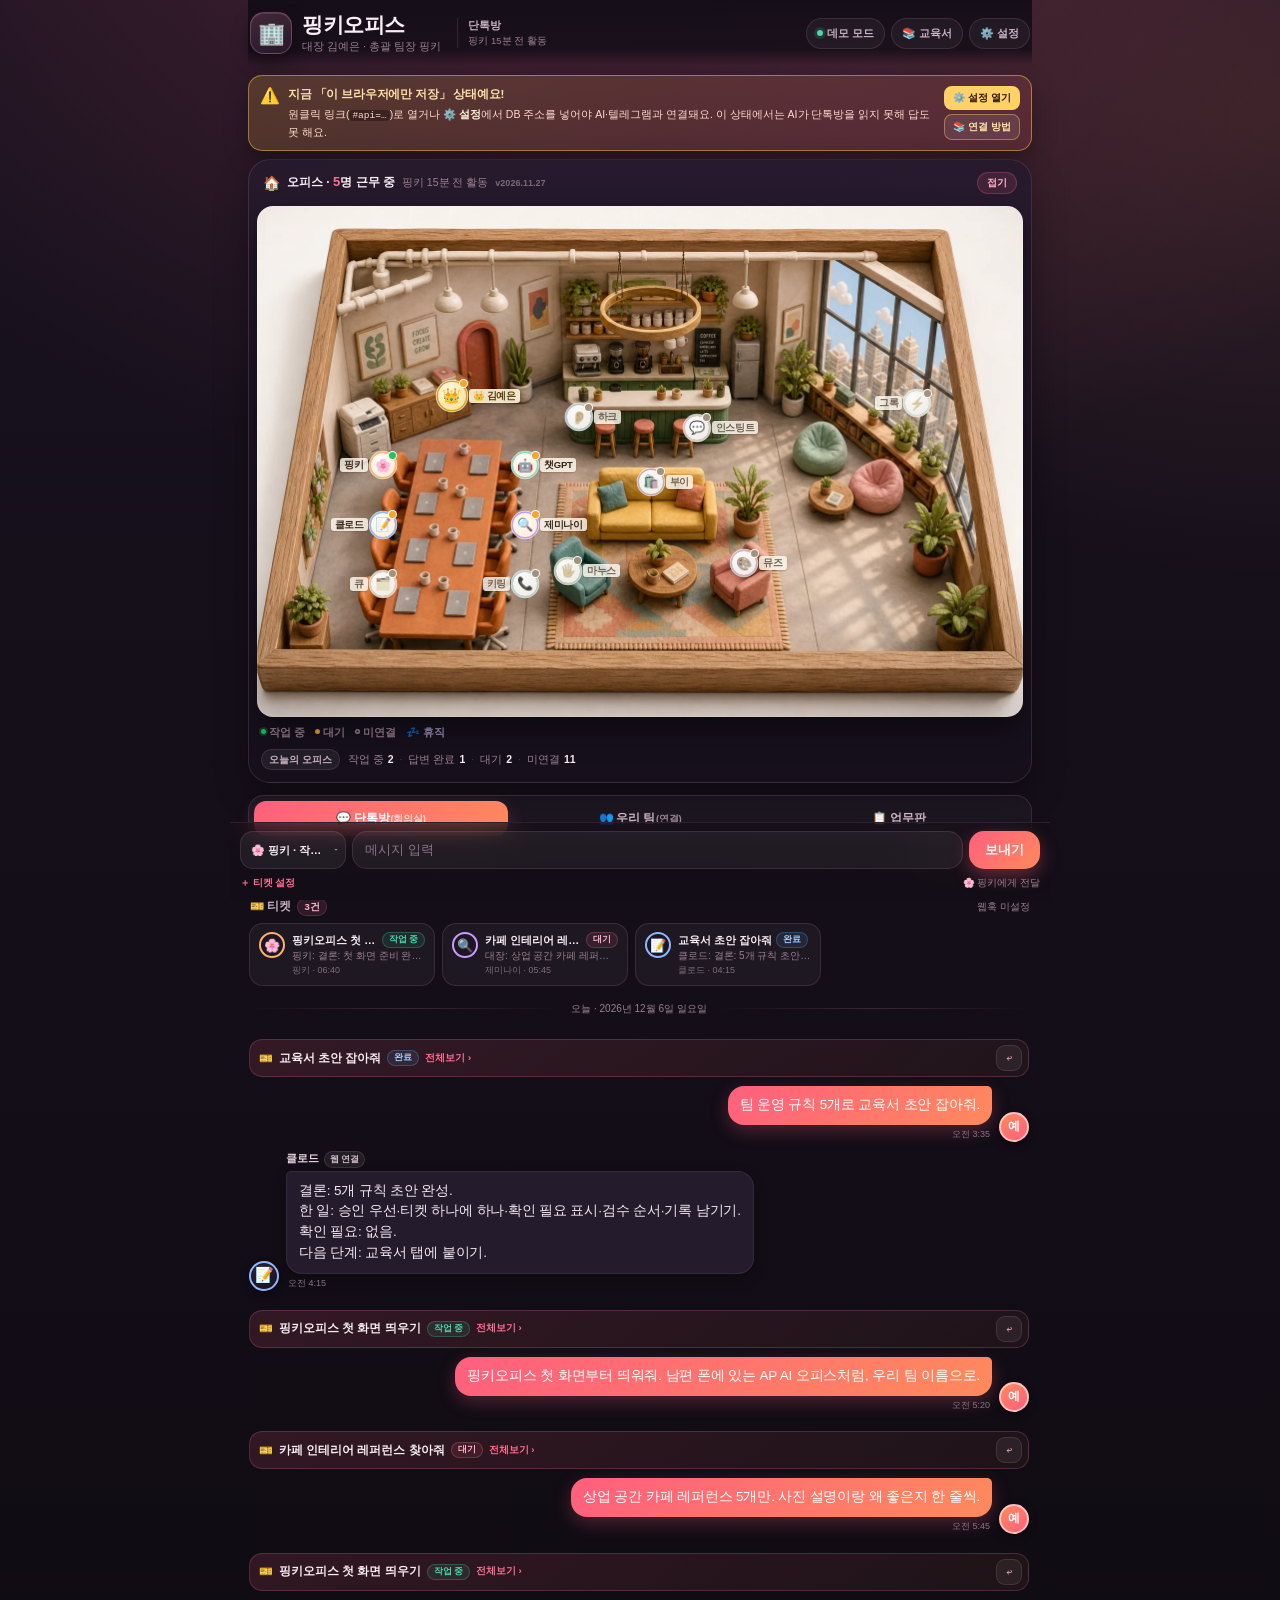
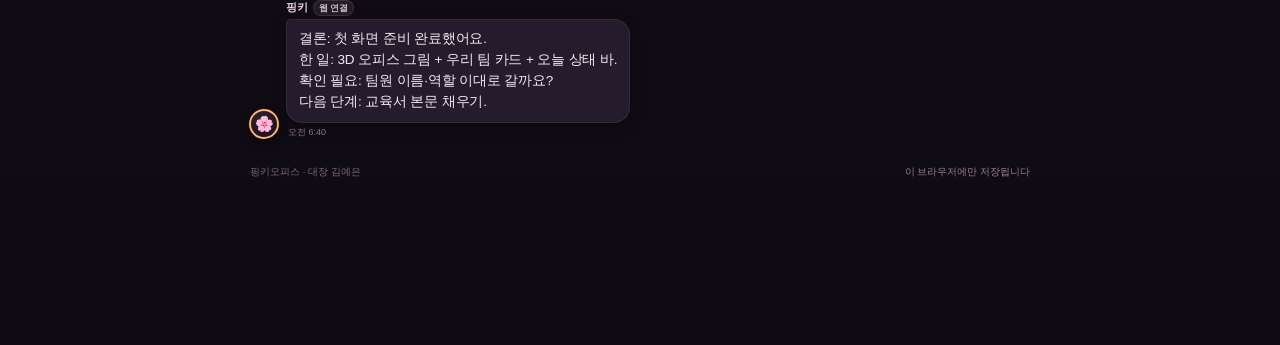
==== commit acfedab0: "3D 클레이 오피스 배경 적용 (픽셀 방 → 디오라마 + 자리 핀)" ====
--- a/index.html
+++ b/index.html
@@ -63,17 +63,14 @@
     </div>
 
     <div class="seat-wrap" id="seatWrap">
-      <div class="pixel-room" id="pixelOffice" aria-label="픽셀 오피스 — 팀원마다 책상과 컴퓨터가 있는 방">
-        <div class="room-wall" aria-hidden="true">
-          <span class="rw-window"><span class="rw-sun"></span><span class="rw-cloud"></span></span>
-          <span class="rw-sign">픽셀 오피스</span>
-          <span class="rw-clock"></span>
-        </div>
-        <div class="room-floor">
-          <span class="room-prop prop-plant" aria-hidden="true"></span>
-          <span class="room-prop prop-cooler" aria-hidden="true"></span>
-          <div id="seatLayer" class="seat-layer"></div>
-        </div>
+      <div class="clay-room" id="pixelOffice" aria-label="클레이 오피스 — 팀원마다 자리가 있는 3D 클레이 미니어처 사무실">
+        <div id="seatLayer" class="seat-layer"></div>
+      </div>
+      <div class="clay-legend" aria-hidden="true">
+        <span class="lg lg-working"><i></i>작업 중</span>
+        <span class="lg"><i></i>대기</span>
+        <span class="lg lg-off"><i></i>미연결</span>
+        <span class="lg lg-away">💤 휴직</span>
       </div>
       <div class="stats-line">
         <span class="stats-label">오늘의 오피스</span>
--- a/styles.css
+++ b/styles.css
@@ -232,417 +232,152 @@
 
 .seat-wrap { padding: 0 8px 10px; }
 
-/* ========== 픽셀 오피스 방 ========== */
-.pixel-room {
+/* ========== 클레이 오피스 (3D 미니어처 디오라마) ========== */
+.clay-room {
   position: relative;
-  border-radius: 14px;
+  aspect-ratio: 3 / 2;
+  border-radius: 16px;
   overflow: hidden;
-  background: #3a2718;
-  box-shadow: 0 12px 28px rgba(0, 0, 0, 0.4), inset 0 0 0 1px rgba(255, 255, 255, 0.08);
-}
-
-/* 벽: 줄무늬 벽지 + 걸레받이 */
-.room-wall {
-  position: relative;
-  height: 46px;
-  background-color: #efd2b1;
-  background-image: repeating-linear-gradient(90deg, rgba(255, 255, 255, 0.38) 0 6px, rgba(255, 255, 255, 0) 6px 12px);
-  border-bottom: 4px solid #b98f66;
-  box-shadow: inset 0 -8px 0 rgba(120, 78, 44, 0.12);
-}
-
-/* 창문 */
-.rw-window {
+  background: #ece0d1 url("./clay-office.webp") center center / 100% 100% no-repeat;
+  box-shadow:
+    0 14px 30px rgba(0, 0, 0, 0.45),
+    inset 0 0 0 1px rgba(255, 255, 255, 0.16);
+  -webkit-tap-highlight-color: transparent;
+}
+/* 가장자리를 살짝 어둡게 해서 이름표가 잘 읽히게 */
+.clay-room::after {
+  content: "";
   position: absolute;
-  left: 10px;
-  top: 8px;
-  width: 42px;
-  height: 28px;
-  background: linear-gradient(180deg, #93d7fb 0%, #cdefff 100%);
-  border: 3px solid #fff8ea;
-  box-shadow: 0 0 0 2px #8f6a48;
-  overflow: hidden;
-}
-.rw-window::before,
-.rw-window::after { content: ""; position: absolute; background: #fff8ea; }
-.rw-window::before { left: 50%; top: 0; bottom: 0; width: 2px; margin-left: -1px; }
-.rw-window::after { top: 50%; left: 0; right: 0; height: 2px; margin-top: -1px; }
-.rw-sun { position: absolute; right: 4px; top: 3px; width: 6px; height: 6px; background: #ffd166; box-shadow: 2px 2px 0 #ffe6a0; }
-.rw-cloud {
-  position: absolute; left: 5px; bottom: 5px; width: 5px; height: 5px;
-  background: #fff; box-shadow: 5px 0 0 #fff, 10px 0 0 #fff, 5px -5px 0 #fff;
-}
-
-/* 간판 */
-.rw-sign {
+  inset: 0;
+  pointer-events: none;
+  background: radial-gradient(118% 86% at 50% 38%, rgba(28, 16, 10, 0) 56%, rgba(28, 16, 10, 0.24) 100%);
+  z-index: 1;
+}
+
+.seat-layer { position: absolute; inset: 0; z-index: 2; }
+
+/* ---------- 자리 핀 (아바타 + 옆 이름표) ---------- */
+.desk-seat {
   position: absolute;
-  left: 50%;
-  top: 7px;
-  transform: translateX(-50%);
-  padding: 4px 9px 3px;
-  font-size: 9px;
-  font-weight: 800;
-  letter-spacing: 0.4px;
-  line-height: 1.1;
-  color: #6a4326;
-  background: #fff6e6;
-  border: 2px solid #936a45;
-  box-shadow: 0 2px 0 #936a45;
-  white-space: nowrap;
-}
-
-/* 벽시계 */
-.rw-clock {
-  position: absolute;
-  right: 12px;
-  top: 10px;
-  width: 18px;
-  height: 18px;
-  border-radius: 50%;
-  background: #fff8ec;
-  box-shadow: 0 0 0 3px #936a45;
-}
-.rw-clock::before {
-  content: ""; position: absolute; left: 8px; top: 4px; width: 2px; height: 6px;
-  background: #6a4a32; transform-origin: 50% 100%; transform: rotate(28deg);
-}
-.rw-clock::after {
-  content: ""; position: absolute; left: 8px; top: 8px; width: 5px; height: 2px;
-  background: #6a4a32; transform-origin: 0 50%; transform: rotate(-24deg);
-}
-
-/* 바닥: 나무 마루 */
-.room-floor {
-  position: relative;
-  padding: 7px 6px 15px;
-  background-color: #c28a53;
-  background-image:
-    repeating-linear-gradient(0deg, rgba(96, 58, 26, 0.16) 0 1px, rgba(96, 58, 26, 0) 1px 15px),
-    repeating-linear-gradient(90deg, rgba(96, 58, 26, 0.14) 0 1px, rgba(96, 58, 26, 0) 1px 27px),
-    linear-gradient(180deg, rgba(255, 255, 255, 0.14), rgba(96, 58, 26, 0.12));
-}
-
-/* 바닥 소품 */
-.room-prop { position: absolute; bottom: 1px; z-index: 0; pointer-events: none; }
-.prop-plant { left: 5px; }
-.prop-plant::before {
-  content: ""; position: absolute; bottom: 0; left: 2px; width: 9px; height: 5px;
-  background: #bd6238; box-shadow: inset 0 -2px 0 #8f4526;
-}
-.prop-plant::after {
-  content: ""; position: absolute; bottom: 4px; left: 0; width: 4px; height: 4px;
-  background: #4fae63;
-  box-shadow: 4px 0 0 #4fae63, 8px 0 0 #4fae63, 0 -4px 0 #3f9452, 8px -4px 0 #3f9452, 4px -8px 0 #5fc274;
-}
-.prop-cooler { right: 5px; width: 8px; height: 13px; background: #e8eef5; box-shadow: inset 0 -3px 0 #b9c6d4; }
-.prop-cooler::before {
-  content: ""; position: absolute; left: 1px; bottom: 9px; width: 6px; height: 5px;
-  background: #7cc4ef; box-shadow: inset 0 -2px 0 #5aa7d6;
-}
-
-/* 책상 격자 */
-.seat-layer {
-  position: relative;
-  z-index: 1;
-  display: grid;
-  grid-template-columns: repeat(3, 1fr);
-  gap: 2px 2px;
-}
-
-/* 대장 자리: 방 앞쪽 가운데 */
-.boss-row {
-  grid-column: 1 / -1;
-  display: flex;
-  justify-content: center;
-  padding: 1px 0 3px;
-}
-.boss-row .desk-seat {
-  width: 46%;
-  max-width: 168px;
-  font-size: 10.5px;
-  background: rgba(255, 243, 226, 0.12);
-  border: 1px solid rgba(255, 243, 226, 0.22);
-  border-radius: 6px;
-}
-
-/* ---------- 책상 한 칸 ---------- */
-.desk-seat {
-  position: relative;
-  display: block;
-  width: 100%;
-  padding: 1.5em 0 0.6em;
-  font-size: 9px;
-  font-family: inherit;
-  color: var(--text);
-  text-align: center;
-  background: transparent;
-  border: 1px solid transparent;
-  border-radius: 6px;
-  cursor: pointer;
+  left: calc(var(--x, 50) * 1%);
+  top: calc(var(--y, 50) * 1%);
+  width: 16px;
+  height: 16px;
+  transform: translate(-50%, -50%);
+  padding: 0;
+  font-family: inherit;
+  background: none;
+  border: 0;
+  cursor: pointer;
+  z-index: 3;
+  transition: transform 0.12s ease;
   -webkit-tap-highlight-color: transparent;
-  transition: background 0.15s ease, border-color 0.15s ease, transform 0.12s ease;
 }
 .desk-seat > span { pointer-events: none; }
 .desk-seat:hover,
 .desk-seat:focus-visible {
-  background: rgba(255, 248, 236, 0.14);
-  border-color: rgba(255, 248, 236, 0.3);
+  transform: translate(-50%, -50%) scale(1.2);
   outline: none;
-}
-.desk-seat:active { transform: scale(0.97); }
-
-/* 이름표 */
+  z-index: 8;
+}
+.desk-seat:active { transform: translate(-50%, -50%) scale(0.94); }
+
+.ds-avatar {
+  position: absolute;
+  inset: 0;
+  display: grid;
+  place-items: center;
+  font-size: 8.5px;
+  line-height: 1;
+  border-radius: 50%;
+  background: radial-gradient(circle at 34% 26%, #fffdf8, #ffe9d4);
+  box-shadow:
+    0 0 0 1.5px var(--ring, #ff6f93),
+    0 0 0 2.3px rgba(255, 253, 248, 0.72),
+    0 1px 2.5px rgba(48, 26, 8, 0.45);
+}
 .ds-name {
   position: absolute;
-  top: 1px;
-  left: 50%;
-  transform: translateX(-50%);
-  max-width: 98%;
-  padding: 1px 4px;
-  font-size: 9px;
+  top: 50%;
+  left: calc(100% + 2px);
+  transform: translateY(-50%);
+  padding: 0.5px 2.5px 1px;
+  font-size: 6.8px;
   font-weight: 800;
-  line-height: 1.3;
   letter-spacing: -0.3px;
-  color: #4a3226;
-  background: #fff6e6;
-  border: 1.5px solid var(--ring, #ff6f93);
-  border-radius: 2px;
-  box-shadow: 0 1px 0 rgba(60, 36, 16, 0.35);
-  white-space: nowrap;
-  overflow: hidden;
-  text-overflow: ellipsis;
-}
-.desk-seat.is-chief .ds-name { color: #6b4708; background: #ffe9a8; border-color: #d9a12b; }
-.desk-seat.is-pinky .ds-name { border-width: 2px; }
-.desk-seat.is-off .ds-name { color: #7b6a5d; background: #e7ddcd; border-color: #9c8a79; }
-.desk-seat.is-away .ds-name { color: #6f5f80; background: #e8e1f0; border-color: #a495bb; }
-
-/* 책상 장면 */
-.ds-scene {
-  position: relative;
-  display: block;
-  height: 5.4em;
-}
-
-/* 의자 (아바타 뒤) */
-.ds-chair {
+  line-height: 1.2;
+  white-space: nowrap;
+  color: #3a2413;
+  background: rgba(255, 251, 242, 0.82);
+  border-radius: 3px;
+  box-shadow: 0 1px 1.5px rgba(60, 34, 14, 0.2);
+}
+.desk-seat.name-left .ds-name { left: auto; right: calc(100% + 2px); }
+.ds-dot {
   position: absolute;
-  left: 50%;
-  bottom: 2.85em;
-  transform: translateX(-50%);
-  width: 2.5em;
-  height: 1.8em;
-  background: #5b4a86;
-  border-radius: 0.35em 0.35em 0 0;
-  box-shadow: inset 0 0.3em 0 #745fa8, 0 0.15em 0 rgba(0, 0, 0, 0.3);
-  z-index: 0;
-}
-.desk-seat.is-chief .ds-chair { background: #8a6a2f; box-shadow: inset 0 0.3em 0 #b98d3d, 0 0.15em 0 rgba(0, 0, 0, 0.3); }
-.desk-seat.is-away .ds-chair { transform: translateX(-50%) translateX(0.5em) rotate(7deg); opacity: 0.85; }
-
-/* 픽셀 아바타 */
-.ds-avatar {
-  position: absolute;
-  left: 50%;
-  bottom: 3.15em;
-  transform: translateX(-50%);
-  display: grid;
-  place-items: center;
-  width: 1.9em;
-  height: 1.9em;
-  font-size: 1.05em;
-  line-height: 1;
-  background: radial-gradient(circle at 35% 30%, #3b2c46, #241a2c);
-  border: 0.16em solid var(--ring, #ff9bb5);
-  border-radius: 3px;
-  box-shadow: 0 0.1em 0 rgba(60, 36, 16, 0.35);
-  z-index: 1;
-}
-.desk-seat.is-off .ds-avatar { filter: grayscale(0.7) brightness(0.85); opacity: 0.8; }
-.desk-seat.is-away .ds-avatar { filter: grayscale(0.55) brightness(0.9); opacity: 0.75; }
-
-/* 모니터 받침 · 본체 */
-.ds-stand {
-  position: absolute;
-  left: 50%;
-  bottom: 1.75em;
-  transform: translateX(-50%);
-  width: 0.7em;
-  height: 0.35em;
-  background: #3d3448;
-  z-index: 2;
-}
-.ds-monitor {
-  position: absolute;
-  left: 50%;
-  bottom: 1.95em;
-  transform: translateX(-50%);
-  width: 3.1em;
-  height: 2.05em;
-  background: #322b3f;
-  border: 0.2em solid #4b4159;
-  border-radius: 2px;
-  box-shadow: 0 0.18em 0 rgba(40, 24, 10, 0.35);
-  z-index: 2;
-}
-.ds-screen {
-  position: absolute;
-  inset: 0.16em;
-  background: linear-gradient(180deg, #a9e4ff 0%, #7fcaf3 100%);
-  border-radius: 1px;
-  overflow: hidden;
-}
-.ds-screen::before {
-  content: "";
-  position: absolute;
-  left: 0.25em;
-  top: 0.28em;
-  width: 1.4em;
-  height: 0.2em;
-  background: rgba(255, 255, 255, 0.8);
-  box-shadow: 0 0.5em 0 rgba(255, 255, 255, 0.55), 0 1em 0 rgba(255, 255, 255, 0.38);
-}
-.ds-screen::after {
-  content: "";
-  position: absolute;
-  right: 0.4em;
-  bottom: 0.28em;
-  width: 0.22em;
-  height: 0.32em;
-  background: #fff;
-  opacity: 0.9;
-}
-.ds-led {
-  position: absolute;
-  right: 0.2em;
-  bottom: 0.14em;
-  width: 0.32em;
-  height: 0.32em;
-  background: #ffc247;
-  box-shadow: 0 0 0.35em rgba(255, 194, 71, 0.8);
-}
-
-/* 책상 상판 */
-.ds-desk {
-  position: absolute;
-  left: 0;
-  right: 0;
-  bottom: 0;
-  height: 1.8em;
-  background: linear-gradient(180deg, #e2ad70 0%, #cc9155 55%, #a9713f 100%);
-  border-radius: 2px;
-  box-shadow: 0 0.35em 0 #7c4f2b, inset 0 0.22em 0 rgba(255, 255, 255, 0.28);
-  z-index: 3;
-}
-.ds-keyboard {
-  position: absolute;
-  left: 50%;
-  bottom: 0.35em;
-  transform: translateX(-50%);
-  width: 2.4em;
-  height: 0.45em;
-  background: repeating-linear-gradient(90deg, #f6efe1 0 0.28em, #cdc0a8 0.28em 0.33em);
-  border-radius: 1px;
-  box-shadow: 0 0.1em 0 #9b8f7a;
-  z-index: 4;
-}
-.ds-mug {
-  position: absolute;
-  right: 0.45em;
-  bottom: 0.42em;
-  width: 0.5em;
-  height: 0.6em;
-  background: #ff9bb5;
-  border-radius: 1px;
-  box-shadow: inset 0.12em 0 0 rgba(255, 255, 255, 0.5);
-  z-index: 4;
-}
-
-/* 대장 책상 소품 */
-.desk-seat.is-boss .ds-desk::before {
-  content: "";
-  position: absolute;
-  left: 0.5em;
-  bottom: 0.45em;
-  width: 0.45em;
-  height: 0.45em;
-  background: #4fae63;
-  box-shadow: inset 0 -0.12em 0 #2f7c45, 0.45em -0.45em 0 -0.1em #5fc274;
-  z-index: 4;
-}
-.desk-seat.is-boss .ds-desk::after {
-  content: "";
-  position: absolute;
-  right: 1.5em;
-  bottom: 0.4em;
-  width: 0.8em;
-  height: 0.3em;
-  background: #fffdf5;
-  box-shadow: 0 0.12em 0 #e2d9c6, 0 0.24em 0 #cfc4ae;
-  z-index: 4;
-}
-
-/* 상태 글자 */
-.ds-state {
-  display: block;
-  margin-top: 0.5em;
-  font-size: 8px;
-  font-weight: 800;
-  letter-spacing: -0.2px;
-  line-height: 1.2;
-  color: #fff3e2;
-  text-shadow: 0 1px 0 rgba(70, 40, 20, 0.6);
-  white-space: nowrap;
-  overflow: hidden;
-  text-overflow: ellipsis;
-}
-.desk-seat.is-working .ds-state { color: #b6ffe0; }
-.desk-seat.is-off .ds-state { color: #ece0d2; opacity: 0.85; }
-.desk-seat.is-away .ds-state { color: #e6d9ff; }
-.desk-seat.is-chief .ds-state { color: #ffe9a8; }
-
-/* 상태별 화면·불빛 */
-.desk-seat.is-on .ds-screen { background: linear-gradient(180deg, #d8f1ff 0%, #a9ddf8 100%); }
-.desk-seat.is-on .ds-screen::before { opacity: 0.7; }
-.desk-seat.is-working .ds-screen { animation: screenGlow 1.1s steps(2, end) infinite; }
-.desk-seat.is-working .ds-led { animation: ledBlink 1.2s steps(2, end) infinite; }
-.desk-seat.is-working .ds-avatar { animation: deskBob 1.8s ease-in-out infinite; }
-.desk-seat.is-working .ds-scene::after,
-.desk-seat.is-on .ds-scene::after {
-  content: "";
-  position: absolute;
-  left: 50%;
-  bottom: 1.5em;
-  transform: translateX(-50%);
-  width: 62%;
-  height: 1.6em;
-  background: radial-gradient(ellipse at center, rgba(150, 226, 255, 0.34), rgba(150, 226, 255, 0) 70%);
-  z-index: 5;
-  pointer-events: none;
-}
-.desk-seat.is-on .ds-scene::after { opacity: 0.55; }
-.desk-seat.is-off .ds-screen { background: linear-gradient(180deg, #6f6b7b 0%, #575462 100%); }
-.desk-seat.is-off .ds-screen::before { background: rgba(255, 255, 255, 0.22); box-shadow: 0 0.5em 0 rgba(255, 255, 255, 0.14), 0 1em 0 rgba(255, 255, 255, 0.1); }
-.desk-seat.is-off .ds-screen::after { opacity: 0.2; }
-.desk-seat.is-off .ds-led { background: #6b6472; box-shadow: none; }
-.desk-seat.is-away .ds-screen { background: #4b4654; }
-.desk-seat.is-away .ds-screen::before,
-.desk-seat.is-away .ds-screen::after { display: none; }
-.desk-seat.is-away .ds-led { display: none; }
-.desk-seat.is-away .ds-desk { filter: brightness(0.82); }
-
-@keyframes screenGlow {
-  0%, 100% { filter: brightness(1); }
-  50% { filter: brightness(1.45) saturate(1.1); }
-}
-@keyframes ledBlink {
-  0%, 100% { opacity: 1; }
-  50% { opacity: 0.3; }
-}
-@keyframes deskBob {
-  0%, 100% { transform: translateX(-50%) translateY(0); }
-  50% { transform: translateX(-50%) translateY(-0.22em); }
-}
+  right: -1.5px;
+  top: -1.5px;
+  width: 5.5px;
+  height: 5.5px;
+  border-radius: 50%;
+  background: #f0a72c;
+  box-shadow: 0 0 0 1px #fffdf6;
+}
+
+/* 상태: 작업 중(초록 불) · 대기(노랑) · 미연결(회색) · 휴직(💤 보라) */
+.desk-seat.is-working .ds-dot {
+  background: #22c55e;
+  animation: dotPulse 1.7s ease-in-out infinite;
+}
+.desk-seat.is-off .ds-avatar { filter: grayscale(0.75) brightness(0.99); }
+.desk-seat.is-off .ds-name { color: #6f5f50; }
+.desk-seat.is-off .ds-dot { background: #a2917f; }
+.desk-seat.is-away .ds-avatar {
+  box-shadow:
+    0 0 0 1.5px #a495bb,
+    0 0 0 2.3px rgba(255, 253, 248, 0.72),
+    0 1px 2.5px rgba(48, 26, 8, 0.36);
+  filter: grayscale(0.4);
+}
+.desk-seat.is-away .ds-name { color: #574768; background: rgba(250, 246, 255, 0.86); }
+.desk-seat.is-away .ds-dot { display: none; }
+.desk-seat.is-chief .ds-avatar {
+  background: radial-gradient(circle at 34% 26%, #fff8dd, #ffe08a);
+  box-shadow:
+    0 0 0 1.5px #d9a12b,
+    0 0 0 2.3px rgba(255, 253, 248, 0.8),
+    0 1px 3px rgba(120, 80, 10, 0.5);
+}
+.desk-seat.is-chief .ds-name { color: #5a3d05; background: rgba(255, 247, 220, 0.9); }
+.desk-seat.is-boss { width: 19px; height: 19px; }
+.desk-seat.is-boss .ds-avatar { font-size: 10px; }
+
+@keyframes dotPulse {
+  0%, 100% { box-shadow: 0 0 0 1px #fffdf6; }
+  50% { box-shadow: 0 0 0 1px #fffdf6, 0 0 0 3.5px rgba(34, 197, 94, 0.32); }
+}
+
+/* ---------- 상태 범례 ---------- */
+.clay-legend {
+  display: flex;
+  align-items: center;
+  gap: 8px;
+  flex-wrap: wrap;
+  padding: 7px 4px 0;
+  font-size: 9.5px;
+  font-weight: 700;
+  color: var(--muted);
+}
+.clay-legend .lg { display: inline-flex; align-items: center; gap: 3px; }
+.clay-legend .lg i {
+  width: 5px;
+  height: 5px;
+  border-radius: 50%;
+  background: #f0a72c;
+}
+.clay-legend .lg-working i { background: #22c55e; box-shadow: 0 0 0 2px rgba(34, 197, 94, 0.24); }
+.clay-legend .lg-off i { background: transparent; box-shadow: inset 0 0 0 1.4px #a2917f; }
+.clay-legend .lg-away { color: #a495bb; }
 
 .stats-line {
   display: flex;
@@ -1195,6 +930,7 @@
   display: inline-flex;
   align-items: center;
   gap: 4px;
+  white-space: nowrap;
   padding: 2px 7px;
   font-size: 9.5px;
   font-weight: 700;
@@ -1672,8 +1408,8 @@
 
 /* ---------- 넓은 화면 ---------- */
 @media (min-width: 380px) {
-  .seat-layer { grid-template-columns: repeat(4, 1fr); }
-  .ds-name { font-size: 9px; }
+  .ds-avatar { font-size: 9.5px; }
+  .ds-name { font-size: 7.4px; }
 }
 
 @media (min-width: 480px) {
@@ -1682,24 +1418,26 @@
   .top-room-meta { display: block; font-size: 9.5px; color: var(--muted); }
   .office-title .ob-ver { display: inline; font-size: 9px; color: #7d6877; }
   .n-hint { display: inline; }
-  .desk-seat { font-size: 10px; }
-  .ds-name { font-size: 9.5px; padding: 1px 5px; }
-  .ds-state { font-size: 8.5px; }
+  .ds-avatar { font-size: 11px; }
+  .ds-name { font-size: 8px; }
   .team-grid { grid-template-columns: 1fr 1fr; }
   .kanban { grid-template-columns: 1fr 1fr; }
 }
 
 @media (min-width: 560px) {
-  .seat-layer { grid-template-columns: repeat(5, 1fr); }
+  .clay-legend { font-size: 10px; }
 }
 
 @media (min-width: 760px) {
   .app { padding: 0 18px calc(160px + env(safe-area-inset-bottom)); }
-  .seat-layer { grid-template-columns: repeat(6, 1fr); gap: 3px 4px; }
-  .desk-seat { font-size: 11px; }
-  .ds-name { font-size: 10.5px; padding: 1px 6px; }
-  .ds-state { font-size: 9px; }
-  .boss-row .desk-seat { font-size: 12.5px; }
+  .desk-seat { width: 24px; height: 24px; }
+  .desk-seat.is-boss { width: 28px; height: 28px; }
+  .ds-avatar { font-size: 13px; }
+  .desk-seat.is-boss .ds-avatar { font-size: 15px; }
+  .ds-name { font-size: 9.5px; padding: 1px 4px 1.5px; left: calc(100% + 3px); }
+  .desk-seat.name-left .ds-name { right: calc(100% + 3px); }
+  .ds-dot { width: 7px; height: 7px; }
+  .clay-legend { font-size: 11px; gap: 10px; }
   .brand h1 { font-size: 21px; }
   .team-grid { grid-template-columns: repeat(3, 1fr); }
   .kanban { grid-template-columns: repeat(4, 1fr); }
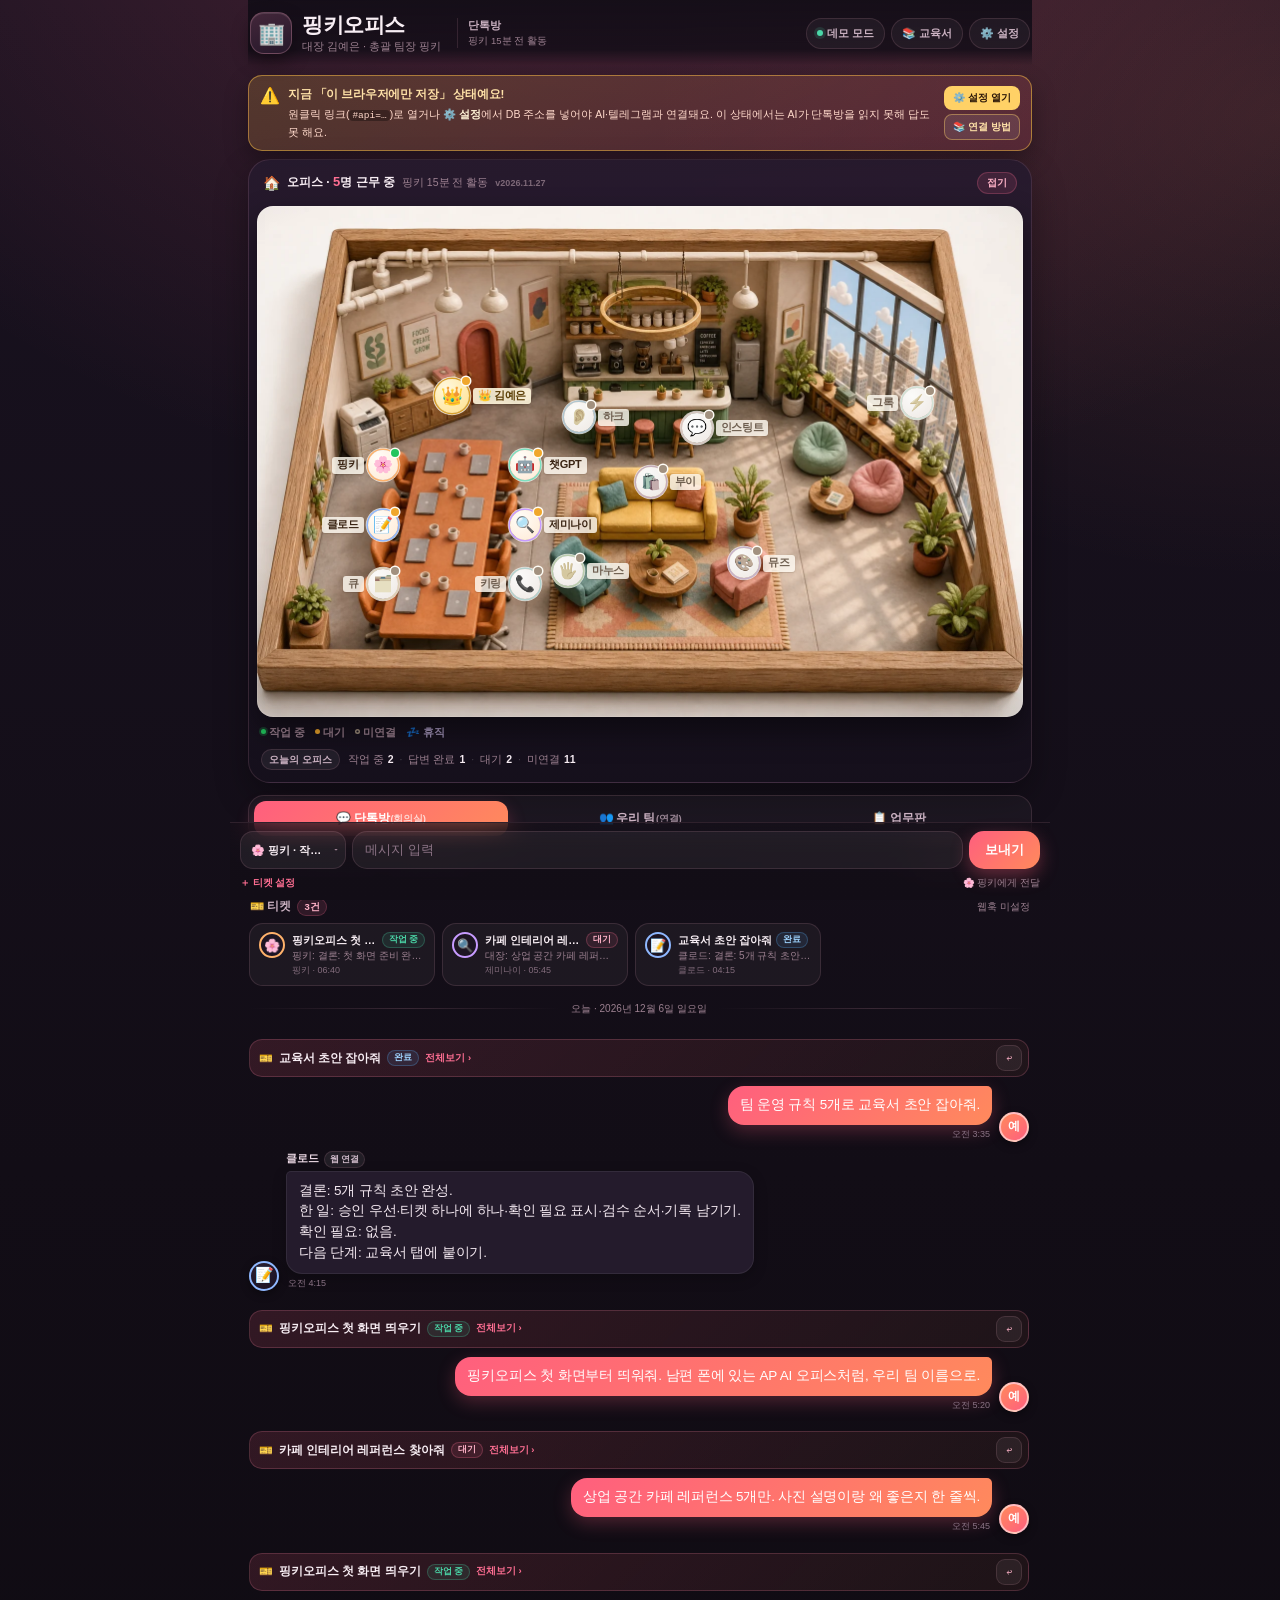
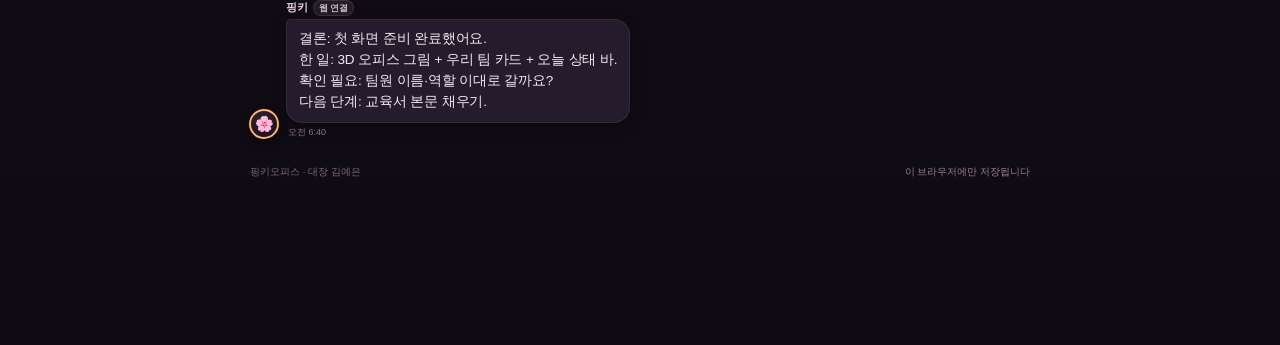
==== commit c147925f: "CSS·JS 캐시 갱신용 버전 쿼리" ====
--- a/index.html
+++ b/index.html
@@ -10,7 +10,7 @@
 <meta name="apple-mobile-web-app-capable" content="yes" />
 <meta name="apple-mobile-web-app-title" content="핑키오피스" />
 <link rel="icon" href="data:image/svg+xml,%3Csvg xmlns='http://www.w3.org/2000/svg' viewBox='0 0 100 100'%3E%3Crect width='100' height='100' rx='24' fill='%23e8365f'/%3E%3Ctext x='50' y='70' font-size='58' text-anchor='middle'%3E%F0%9F%8F%A2%3C/text%3E%3C/svg%3E" />
-<link rel="stylesheet" href="./styles.css" />
+<link rel="stylesheet" href="./styles.css?v=2026-11-27-clay" />
 </head>
 <body>
 <div class="app">
@@ -505,6 +505,6 @@
   </div>
 </div>
 
-<script src="./app.js"></script>
+<script src="./app.js?v=2026-11-27-clay"></script>
 </body>
 </html>
--- a/styles.css
+++ b/styles.css
@@ -1430,13 +1430,13 @@
 
 @media (min-width: 760px) {
   .app { padding: 0 18px calc(160px + env(safe-area-inset-bottom)); }
-  .desk-seat { width: 24px; height: 24px; }
-  .desk-seat.is-boss { width: 28px; height: 28px; }
-  .ds-avatar { font-size: 13px; }
-  .desk-seat.is-boss .ds-avatar { font-size: 15px; }
-  .ds-name { font-size: 9.5px; padding: 1px 4px 1.5px; left: calc(100% + 3px); }
-  .desk-seat.name-left .ds-name { right: calc(100% + 3px); }
-  .ds-dot { width: 7px; height: 7px; }
+  .desk-seat { width: 30px; height: 30px; }
+  .desk-seat.is-boss { width: 34px; height: 34px; }
+  .ds-avatar { font-size: 16px; }
+  .desk-seat.is-boss .ds-avatar { font-size: 18px; }
+  .ds-name { font-size: 11px; padding: 1px 5px 2px; left: calc(100% + 4px); }
+  .desk-seat.name-left .ds-name { right: calc(100% + 4px); }
+  .ds-dot { width: 8px; height: 8px; box-shadow: 0 0 0 1.5px #fffdf6; }
   .clay-legend { font-size: 11px; gap: 10px; }
   .brand h1 { font-size: 21px; }
   .team-grid { grid-template-columns: repeat(3, 1fr); }
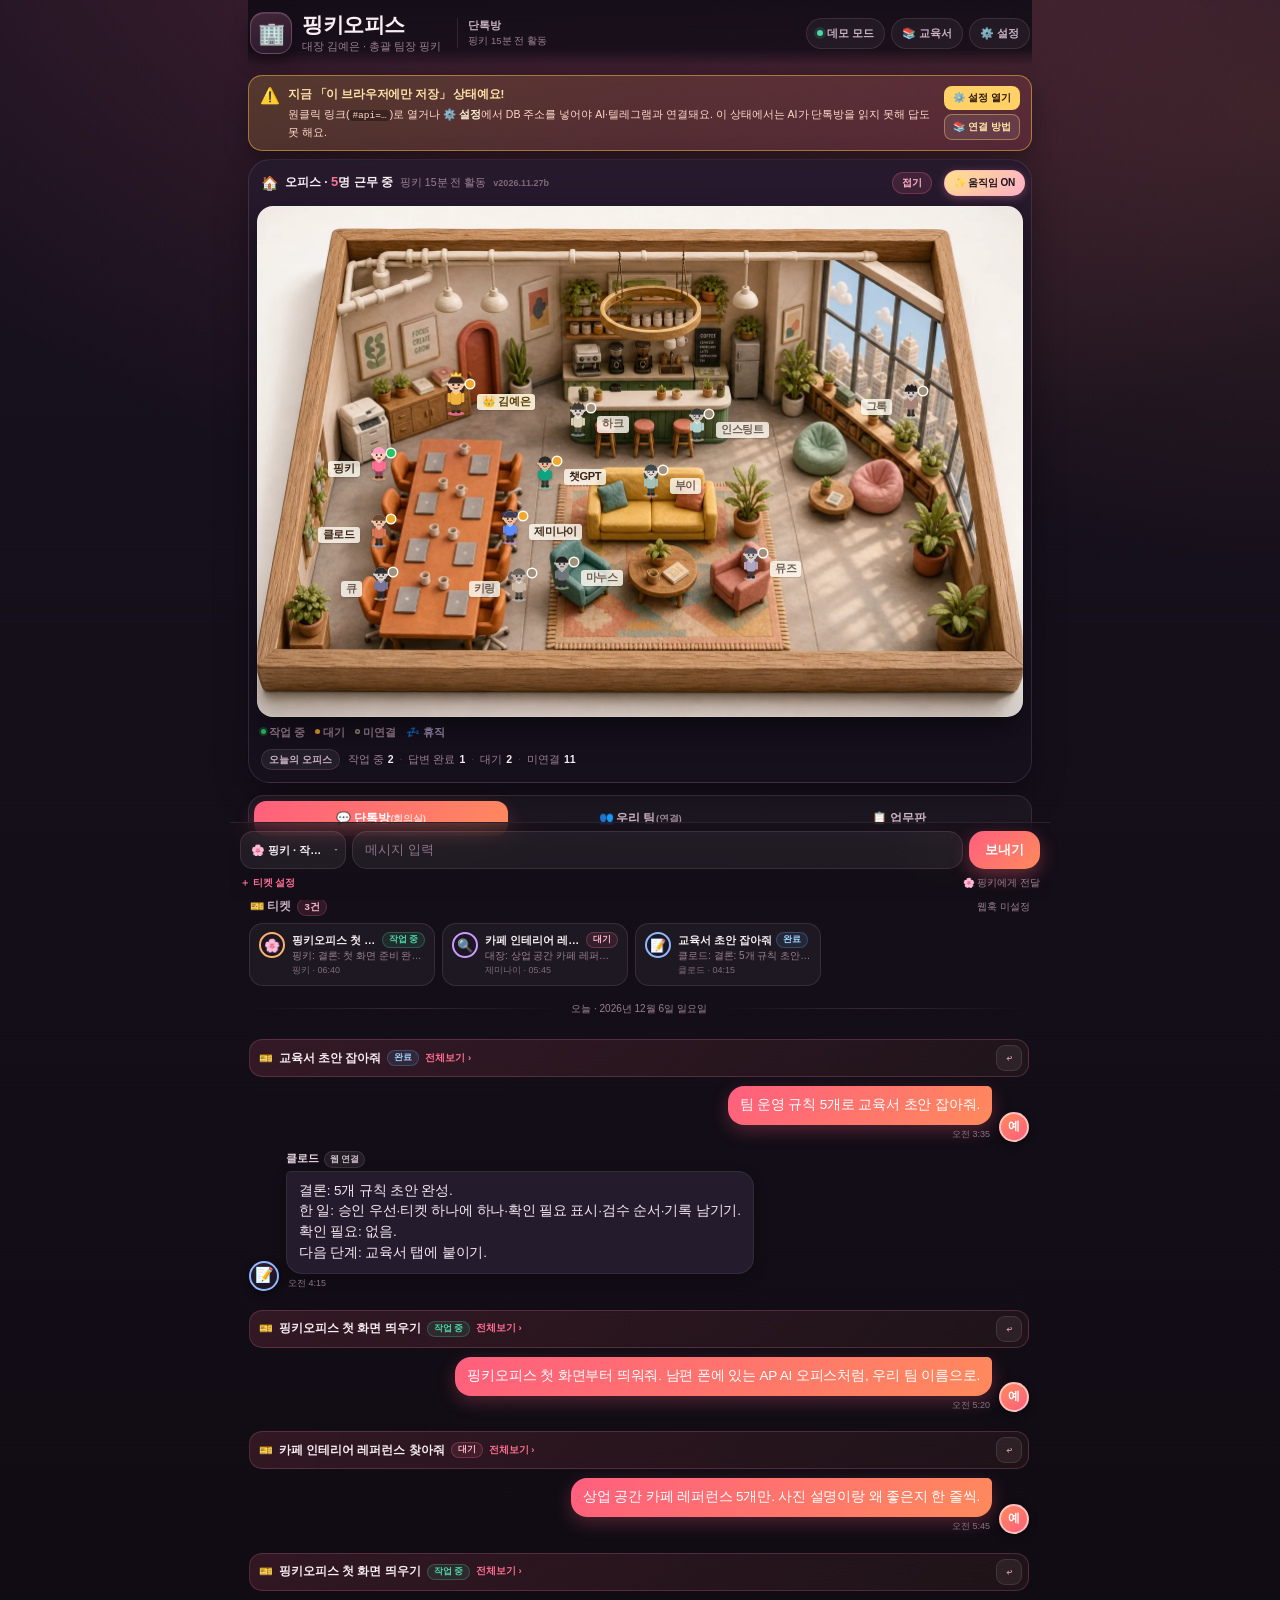
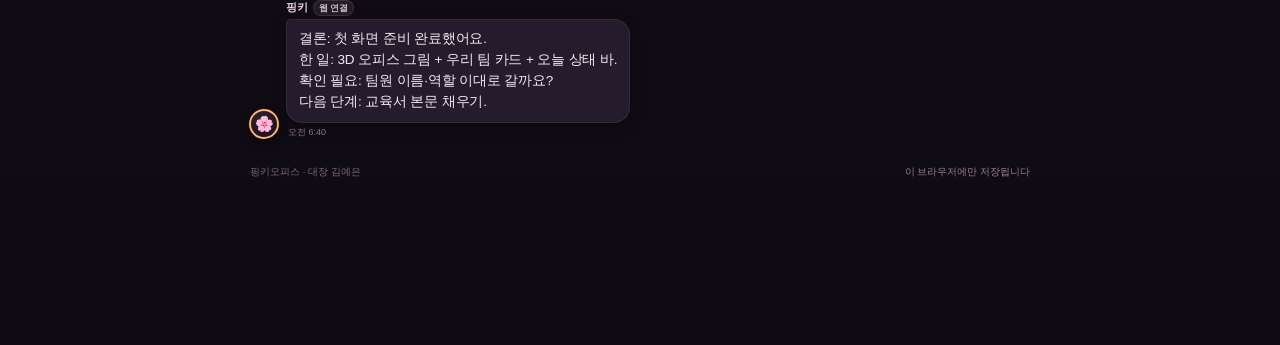
==== commit e7c71e4e: "사람 캐릭터·돌아다니기·말풍선 패치 (v2026.11.27b) - 이모지 동그라미 → 팀원별 미니 사람 SVG 캐릭터(머리·옷·표정 다름, 대장 왕관) - 오피스 바 ✨ 움직임 O" ====
--- a/index.html
+++ b/index.html
@@ -8,9 +8,12 @@
 <meta name="theme-color" content="#170f13" />
 <meta name="robots" content="noindex, nofollow" />
 <meta name="apple-mobile-web-app-capable" content="yes" />
+<meta name="mobile-web-app-capable" content="yes" />
 <meta name="apple-mobile-web-app-title" content="핑키오피스" />
+<meta name="apple-mobile-web-app-status-bar-style" content="black-translucent" />
+<link rel="apple-touch-icon" sizes="180x180" href="./apple-touch-icon.png" />
 <link rel="icon" href="data:image/svg+xml,%3Csvg xmlns='http://www.w3.org/2000/svg' viewBox='0 0 100 100'%3E%3Crect width='100' height='100' rx='24' fill='%23e8365f'/%3E%3Ctext x='50' y='70' font-size='58' text-anchor='middle'%3E%F0%9F%8F%A2%3C/text%3E%3C/svg%3E" />
-<link rel="stylesheet" href="./styles.css?v=2026-11-27-clay" />
+<link rel="stylesheet" href="./styles.css?v=2026-11-27-people1" />
 </head>
 <body>
 <div class="app">
@@ -57,13 +60,17 @@
         <span class="ob-ico" aria-hidden="true">🏠</span>
         <span class="ob-text">오피스 · <b id="officeCount">5</b>명 근무 중</span>
         <span class="ob-live" id="officeLive">핑키 활동 중</span>
-        <span class="ob-ver" id="officeVersion">v2026.11.27</span>
+        <span class="ob-ver" id="officeVersion">v2026.11.27b</span>
         <span class="ob-fold" id="officeFold">접기</span>
       </button>
+      <button type="button" id="motionToggle" class="motion-toggle is-on" aria-pressed="true"
+        title="캐릭터가 오피스 안을 돌아다녀요 (누르면 멈춤)">
+        <span id="motionLabel">✨ 움직임 ON</span>
+      </button>
     </div>
 
     <div class="seat-wrap" id="seatWrap">
-      <div class="clay-room" id="pixelOffice" aria-label="클레이 오피스 — 팀원마다 자리가 있는 3D 클레이 미니어처 사무실">
+      <div class="clay-room" id="pixelOffice" role="group" aria-label="클레이 오피스 — 팀원마다 자리가 있는 3D 클레이 미니어처 사무실">
         <div id="seatLayer" class="seat-layer"></div>
       </div>
       <div class="clay-legend" aria-hidden="true">
@@ -309,6 +316,7 @@
         <div>
           <b>📱 폰에서 한 번에 열기</b>
           <p class="muted small">지금 저장된 DB 주소로 여는 <b>원클릭 링크</b>를 복사해요. 폰 브라우저에 붙여 열면 설정 없이 바로 연결돼요.</p>
+          <p class="muted small"><b>홈 화면에 추가</b>는 <b>지금 주소 그대로</b> 저장돼요. 그래서 원클릭 링크(<code>#api=…</code>가 붙은 주소)로 연 상태에서 추가해야 홈 화면 앱에서도 DB가 이어져요. 그냥 주소만 추가하면 앱이 <b>「이 브라우저에만 저장」</b>으로 열려요.</p>
         </div>
         <div class="admin-actions">
           <button type="button" class="mini-btn" id="copyLinkBtn">링크 복사</button>
@@ -505,6 +513,6 @@
   </div>
 </div>
 
-<script src="./app.js?v=2026-11-27-clay"></script>
+<script src="./app.js?v=2026-11-27-people1"></script>
 </body>
 </html>
--- a/styles.css
+++ b/styles.css
@@ -188,14 +188,48 @@
   overflow: hidden;
 }
 
-.office-bar { padding: 2px; }
+.office-bar {
+  display: flex;
+  align-items: center;
+  gap: 4px;
+  padding: 2px 6px 2px 2px;
+}
+
+/* ✨ 움직임 ON / ⏸️ 멈춤 */
+.motion-toggle {
+  flex: 0 0 auto;
+  display: inline-flex;
+  align-items: center;
+  gap: 3px;
+  padding: 5px 9px;
+  font-family: inherit;
+  font-size: 10px;
+  font-weight: 800;
+  letter-spacing: -0.2px;
+  color: #7d6877;
+  background: rgba(255, 255, 255, 0.05);
+  border: 1px solid rgba(255, 255, 255, 0.12);
+  border-radius: 999px;
+  cursor: pointer;
+  white-space: nowrap;
+  -webkit-tap-highlight-color: transparent;
+}
+.motion-toggle.is-on {
+  color: #1c1220;
+  background: linear-gradient(135deg, #ffe08a, #ffb0c8);
+  border-color: rgba(255, 176, 200, 0.7);
+  box-shadow: 0 2px 8px rgba(255, 140, 170, 0.32);
+}
+.motion-toggle:active { transform: scale(0.96); }
 
 .office-title {
   display: flex;
   align-items: center;
   gap: 7px;
-  width: 100%;
-  padding: 10px 12px;
+  flex: 1 1 auto;
+  min-width: 0;
+  width: auto;
+  padding: 10px 8px 10px 10px;
   font-family: inherit;
   font-size: 12px;
   font-weight: 600;
@@ -270,7 +304,8 @@
   border: 0;
   cursor: pointer;
   z-index: 3;
-  transition: transform 0.12s ease;
+  /* 움직임 ON: 좌석 사이를 부드럽게 오감 (--walk는 자리마다 조금씩 다름) */
+  transition: transform 0.12s ease, left var(--walk, 2.4s) ease-in-out, top var(--walk, 2.4s) ease-in-out;
   -webkit-tap-highlight-color: transparent;
 }
 .desk-seat > span { pointer-events: none; }
@@ -282,23 +317,59 @@
 }
 .desk-seat:active { transform: translate(-50%, -50%) scale(0.94); }
 
+/* 미니 사람 캐릭터: 자리 핀 위에 서 있는 2D 캐릭터 (머리·옷 색·표정이 팀원마다 다름) */
 .ds-avatar {
   position: absolute;
-  inset: 0;
-  display: grid;
-  place-items: center;
-  font-size: 8.5px;
-  line-height: 1;
-  border-radius: 50%;
-  background: radial-gradient(circle at 34% 26%, #fffdf8, #ffe9d4);
-  box-shadow:
-    0 0 0 1.5px var(--ring, #ff6f93),
-    0 0 0 2.3px rgba(255, 253, 248, 0.72),
-    0 1px 2.5px rgba(48, 26, 8, 0.45);
-}
+  left: 50%;
+  bottom: -1px;
+  width: 15px;
+  height: 20.4px;
+  margin-left: -7.5px;
+  transform: scaleX(1);
+  transition: transform 0.18s ease;
+  pointer-events: none;
+}
+.desk-seat.is-left .ds-avatar { transform: scaleX(-1); }
+
+.ds-person {
+  display: block;
+  width: 100%;
+  height: 100%;
+  overflow: visible;
+  filter: drop-shadow(0 1px 1.2px rgba(42, 22, 8, 0.4));
+}
+.ds-person .p-spot {
+  fill: var(--ring, #ff6f93);
+  opacity: 0.55;
+}
+
+/* 움직임: 걷기(통통) · 작업 중 톡톡 · 휴직 느리게 · 대장은 잔잔하게 */
+.clay-room:not(.is-motion-off) .desk-seat.is-walk .ds-person { animation: personWalk 1.05s ease-in-out infinite; }
+.clay-room:not(.is-motion-off) .desk-seat.is-tap .ds-person { animation: personTap 0.9s ease-in-out infinite; }
+.clay-room:not(.is-motion-off) .desk-seat.is-sway .ds-person { animation: personIdle 4.4s ease-in-out infinite; }
+.clay-room:not(.is-motion-off) .desk-seat.is-idle .ds-person { animation: personIdle 3.6s ease-in-out infinite; }
+
+@keyframes personWalk {
+  0%, 100% { transform: translateY(0); }
+  50% { transform: translateY(-1.1px); }
+}
+@keyframes personTap {
+  0%, 62%, 100% { transform: translateY(0); }
+  72% { transform: translateY(-0.8px); }
+  84% { transform: translateY(0.2px); }
+}
+@keyframes personIdle {
+  0%, 100% { transform: translateY(0) rotate(0deg); }
+  50% { transform: translateY(-0.5px) rotate(-1.2deg); }
+}
+
+/* 멈춤: 자리에서 정지 (애니메이션·이동 전이 모두 끔) */
+.clay-room.is-motion-off .ds-person,
+.clay-room.is-motion-off .ds-avatar { animation: none !important; }
+.clay-room.is-motion-off .desk-seat { transition: transform 0.12s ease; }
 .ds-name {
   position: absolute;
-  top: 50%;
+  top: 62%;
   left: calc(100% + 2px);
   transform: translateY(-50%);
   padding: 0.5px 2.5px 1px;
@@ -329,28 +400,16 @@
   background: #22c55e;
   animation: dotPulse 1.7s ease-in-out infinite;
 }
-.desk-seat.is-off .ds-avatar { filter: grayscale(0.75) brightness(0.99); }
+.desk-seat.is-off .ds-person { filter: grayscale(0.75) brightness(0.99); }
 .desk-seat.is-off .ds-name { color: #6f5f50; }
 .desk-seat.is-off .ds-dot { background: #a2917f; }
-.desk-seat.is-away .ds-avatar {
-  box-shadow:
-    0 0 0 1.5px #a495bb,
-    0 0 0 2.3px rgba(255, 253, 248, 0.72),
-    0 1px 2.5px rgba(48, 26, 8, 0.36);
-  filter: grayscale(0.4);
-}
+.desk-seat.is-away .ds-person { filter: grayscale(0.45); opacity: 0.86; }
 .desk-seat.is-away .ds-name { color: #574768; background: rgba(250, 246, 255, 0.86); }
 .desk-seat.is-away .ds-dot { display: none; }
-.desk-seat.is-chief .ds-avatar {
-  background: radial-gradient(circle at 34% 26%, #fff8dd, #ffe08a);
-  box-shadow:
-    0 0 0 1.5px #d9a12b,
-    0 0 0 2.3px rgba(255, 253, 248, 0.8),
-    0 1px 3px rgba(120, 80, 10, 0.5);
-}
 .desk-seat.is-chief .ds-name { color: #5a3d05; background: rgba(255, 247, 220, 0.9); }
 .desk-seat.is-boss { width: 19px; height: 19px; }
-.desk-seat.is-boss .ds-avatar { font-size: 10px; }
+.desk-seat.is-boss .ds-avatar { width: 18px; height: 24.4px; margin-left: -9px; }
+.desk-seat.is-chief .ds-person .p-spot { opacity: 0.8; }
 
 @keyframes dotPulse {
   0%, 100% { box-shadow: 0 0 0 1px #fffdf6; }
@@ -1408,7 +1467,8 @@
 
 /* ---------- 넓은 화면 ---------- */
 @media (min-width: 380px) {
-  .ds-avatar { font-size: 9.5px; }
+  .ds-avatar { width: 16.5px; height: 22.4px; margin-left: -8.25px; }
+  .desk-seat.is-boss .ds-avatar { width: 20px; height: 27.2px; margin-left: -10px; }
   .ds-name { font-size: 7.4px; }
 }
 
@@ -1418,7 +1478,8 @@
   .top-room-meta { display: block; font-size: 9.5px; color: var(--muted); }
   .office-title .ob-ver { display: inline; font-size: 9px; color: #7d6877; }
   .n-hint { display: inline; }
-  .ds-avatar { font-size: 11px; }
+  .ds-avatar { width: 18.5px; height: 25.2px; margin-left: -9.25px; }
+  .desk-seat.is-boss .ds-avatar { width: 22.5px; height: 30.6px; margin-left: -11.25px; }
   .ds-name { font-size: 8px; }
   .team-grid { grid-template-columns: 1fr 1fr; }
   .kanban { grid-template-columns: 1fr 1fr; }
@@ -1432,8 +1493,8 @@
   .app { padding: 0 18px calc(160px + env(safe-area-inset-bottom)); }
   .desk-seat { width: 30px; height: 30px; }
   .desk-seat.is-boss { width: 34px; height: 34px; }
-  .ds-avatar { font-size: 16px; }
-  .desk-seat.is-boss .ds-avatar { font-size: 18px; }
+  .ds-avatar { width: 30px; height: 40.8px; margin-left: -15px; }
+  .desk-seat.is-boss .ds-avatar { width: 36px; height: 48.9px; margin-left: -18px; }
   .ds-name { font-size: 11px; padding: 1px 5px 2px; left: calc(100% + 4px); }
   .desk-seat.name-left .ds-name { right: calc(100% + 4px); }
   .ds-dot { width: 8px; height: 8px; box-shadow: 0 0 0 1.5px #fffdf6; }
@@ -1448,4 +1509,6 @@
 
 @media (prefers-reduced-motion: reduce) {
   * { animation-duration: 0.001ms !important; transition-duration: 0.001ms !important; }
-}
+  /* 캐릭터는 통통 튀지 않아도, 좌석 사이 이동은 부드럽게 (순간이동 금지) */
+  .desk-seat { transition: transform 0.12s ease, left 2.4s linear, top 2.4s linear !important; }
+}
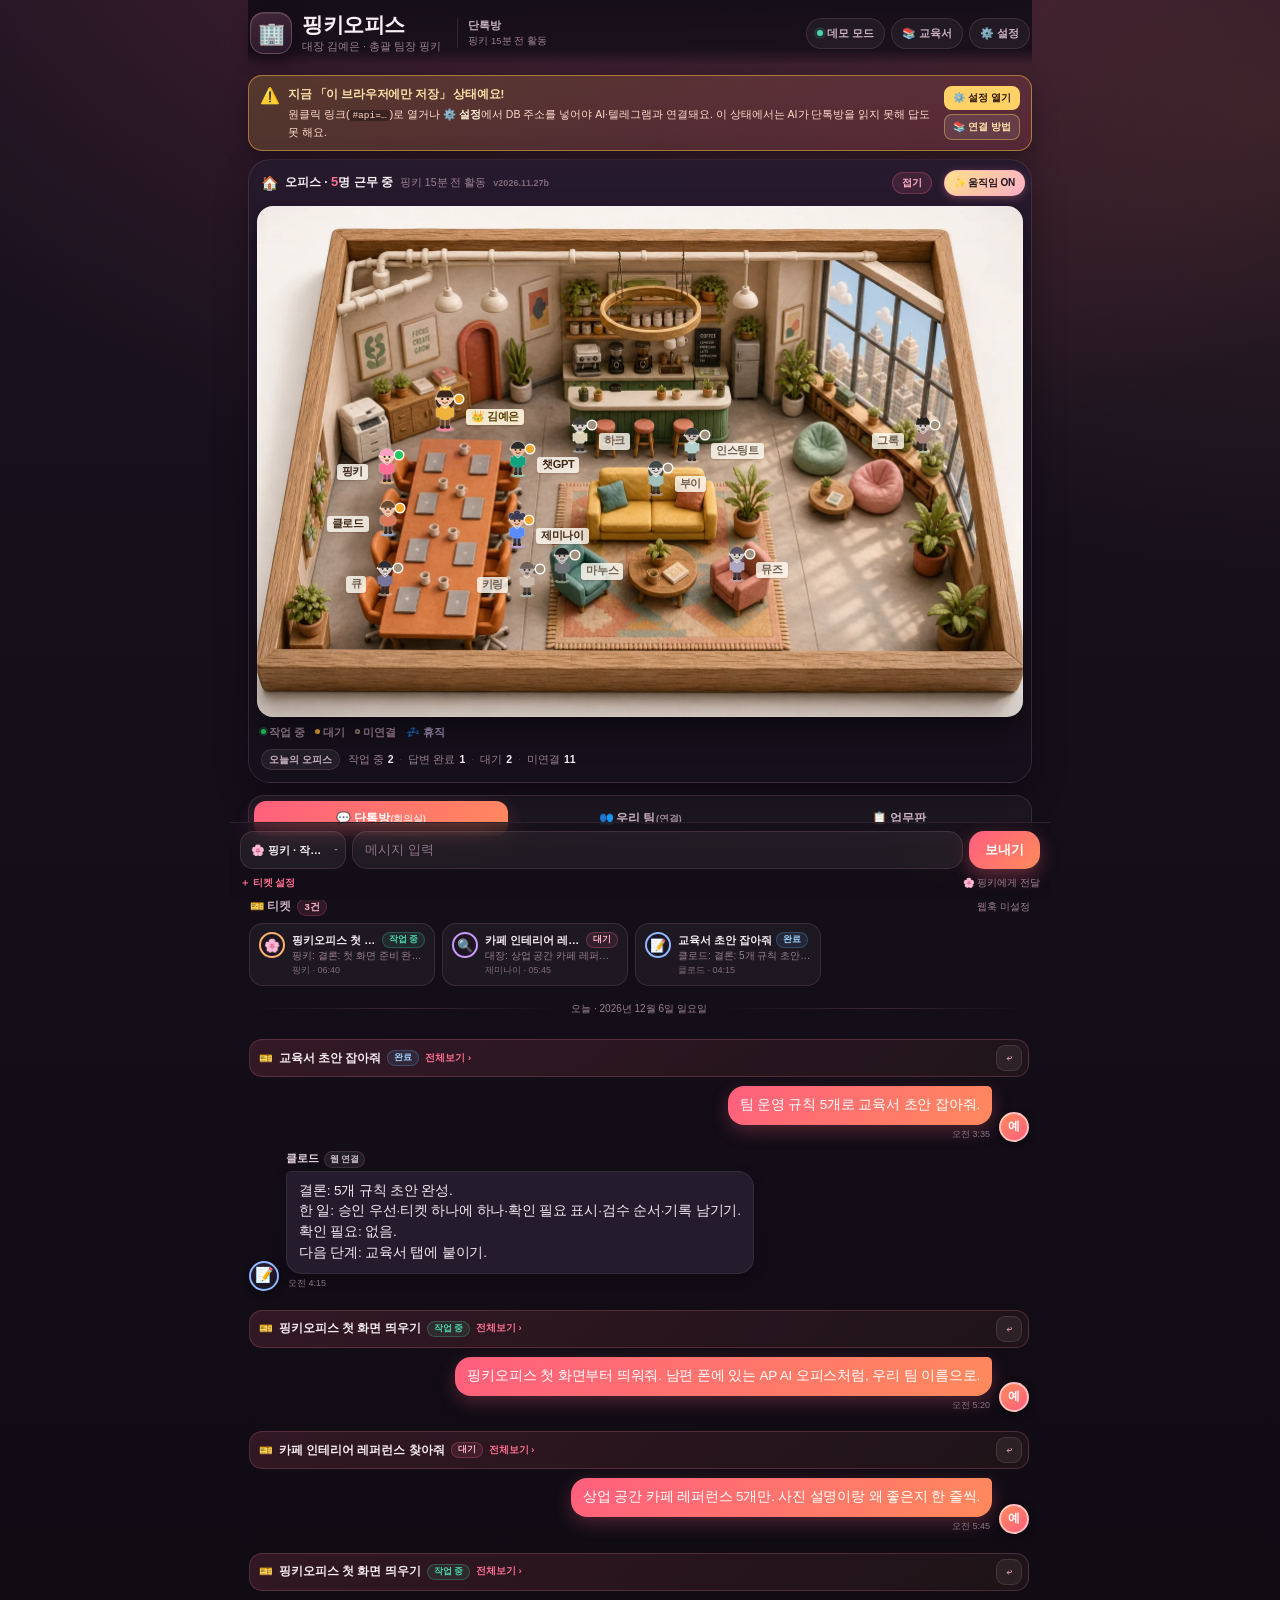
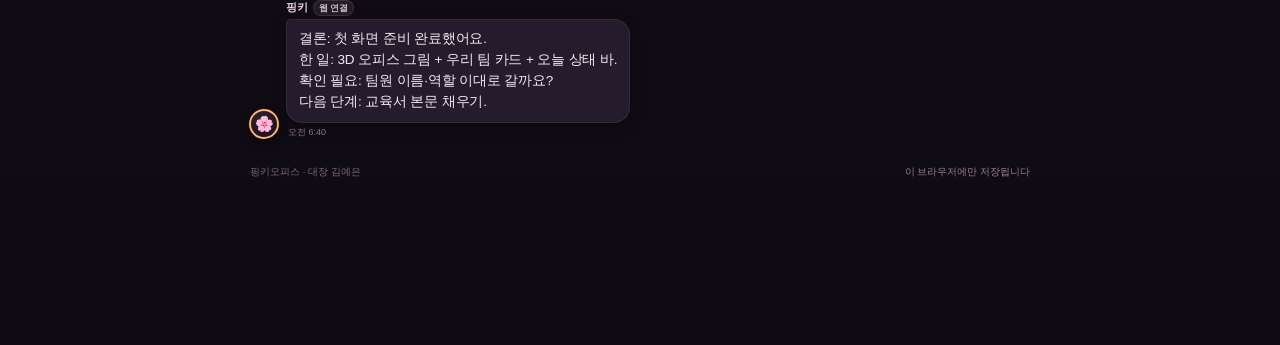
==== commit 40285e73: "CSS·JS 캐시 갱신용 버전 쿼리(people2)" ====
--- a/index.html
+++ b/index.html
@@ -13,7 +13,7 @@
 <meta name="apple-mobile-web-app-status-bar-style" content="black-translucent" />
 <link rel="apple-touch-icon" sizes="180x180" href="./apple-touch-icon.png" />
 <link rel="icon" href="data:image/svg+xml,%3Csvg xmlns='http://www.w3.org/2000/svg' viewBox='0 0 100 100'%3E%3Crect width='100' height='100' rx='24' fill='%23e8365f'/%3E%3Ctext x='50' y='70' font-size='58' text-anchor='middle'%3E%F0%9F%8F%A2%3C/text%3E%3C/svg%3E" />
-<link rel="stylesheet" href="./styles.css?v=2026-11-27-people1" />
+<link rel="stylesheet" href="./styles.css?v=2026-11-27-people2" />
 </head>
 <body>
 <div class="app">
@@ -513,6 +513,6 @@
   </div>
 </div>
 
-<script src="./app.js?v=2026-11-27-people1"></script>
+<script src="./app.js?v=2026-11-27-people2"></script>
 </body>
 </html>
--- a/styles.css
+++ b/styles.css
@@ -322,9 +322,9 @@
   position: absolute;
   left: 50%;
   bottom: -1px;
-  width: 15px;
-  height: 20.4px;
-  margin-left: -7.5px;
+  width: 16.5px;
+  height: 22.4px;
+  margin-left: -8.25px;
   transform: scaleX(1);
   transition: transform 0.18s ease;
   pointer-events: none;
@@ -336,7 +336,8 @@
   width: 100%;
   height: 100%;
   overflow: visible;
-  filter: drop-shadow(0 1px 1.2px rgba(42, 22, 8, 0.4));
+  /* 밝은 오피스 배경에서도 캐릭터 윤곽이 보이게 얇은 흰 테두리 + 바닥 그림자 */
+  filter: drop-shadow(0 0 1px rgba(255, 253, 246, 0.9)) drop-shadow(0 1px 1.2px rgba(42, 22, 8, 0.45));
 }
 .ds-person .p-spot {
   fill: var(--ring, #ff6f93);
@@ -408,7 +409,7 @@
 .desk-seat.is-away .ds-dot { display: none; }
 .desk-seat.is-chief .ds-name { color: #5a3d05; background: rgba(255, 247, 220, 0.9); }
 .desk-seat.is-boss { width: 19px; height: 19px; }
-.desk-seat.is-boss .ds-avatar { width: 18px; height: 24.4px; margin-left: -9px; }
+.desk-seat.is-boss .ds-avatar { width: 20px; height: 27.1px; margin-left: -10px; }
 .desk-seat.is-chief .ds-person .p-spot { opacity: 0.8; }
 
 @keyframes dotPulse {
@@ -1467,8 +1468,8 @@
 
 /* ---------- 넓은 화면 ---------- */
 @media (min-width: 380px) {
-  .ds-avatar { width: 16.5px; height: 22.4px; margin-left: -8.25px; }
-  .desk-seat.is-boss .ds-avatar { width: 20px; height: 27.2px; margin-left: -10px; }
+  .ds-avatar { width: 18px; height: 24.4px; margin-left: -9px; }
+  .desk-seat.is-boss .ds-avatar { width: 22px; height: 29.9px; margin-left: -11px; }
   .ds-name { font-size: 7.4px; }
 }
 
@@ -1478,8 +1479,8 @@
   .top-room-meta { display: block; font-size: 9.5px; color: var(--muted); }
   .office-title .ob-ver { display: inline; font-size: 9px; color: #7d6877; }
   .n-hint { display: inline; }
-  .ds-avatar { width: 18.5px; height: 25.2px; margin-left: -9.25px; }
-  .desk-seat.is-boss .ds-avatar { width: 22.5px; height: 30.6px; margin-left: -11.25px; }
+  .ds-avatar { width: 20px; height: 27.1px; margin-left: -10px; }
+  .desk-seat.is-boss .ds-avatar { width: 24px; height: 32.6px; margin-left: -12px; }
   .ds-name { font-size: 8px; }
   .team-grid { grid-template-columns: 1fr 1fr; }
   .kanban { grid-template-columns: 1fr 1fr; }
@@ -1493,8 +1494,8 @@
   .app { padding: 0 18px calc(160px + env(safe-area-inset-bottom)); }
   .desk-seat { width: 30px; height: 30px; }
   .desk-seat.is-boss { width: 34px; height: 34px; }
-  .ds-avatar { width: 30px; height: 40.8px; margin-left: -15px; }
-  .desk-seat.is-boss .ds-avatar { width: 36px; height: 48.9px; margin-left: -18px; }
+  .ds-avatar { width: 32px; height: 43.4px; margin-left: -16px; }
+  .desk-seat.is-boss .ds-avatar { width: 38px; height: 51.6px; margin-left: -19px; }
   .ds-name { font-size: 11px; padding: 1px 5px 2px; left: calc(100% + 4px); }
   .desk-seat.name-left .ds-name { right: calc(100% + 4px); }
   .ds-dot { width: 8px; height: 8px; box-shadow: 0 0 0 1.5px #fffdf6; }
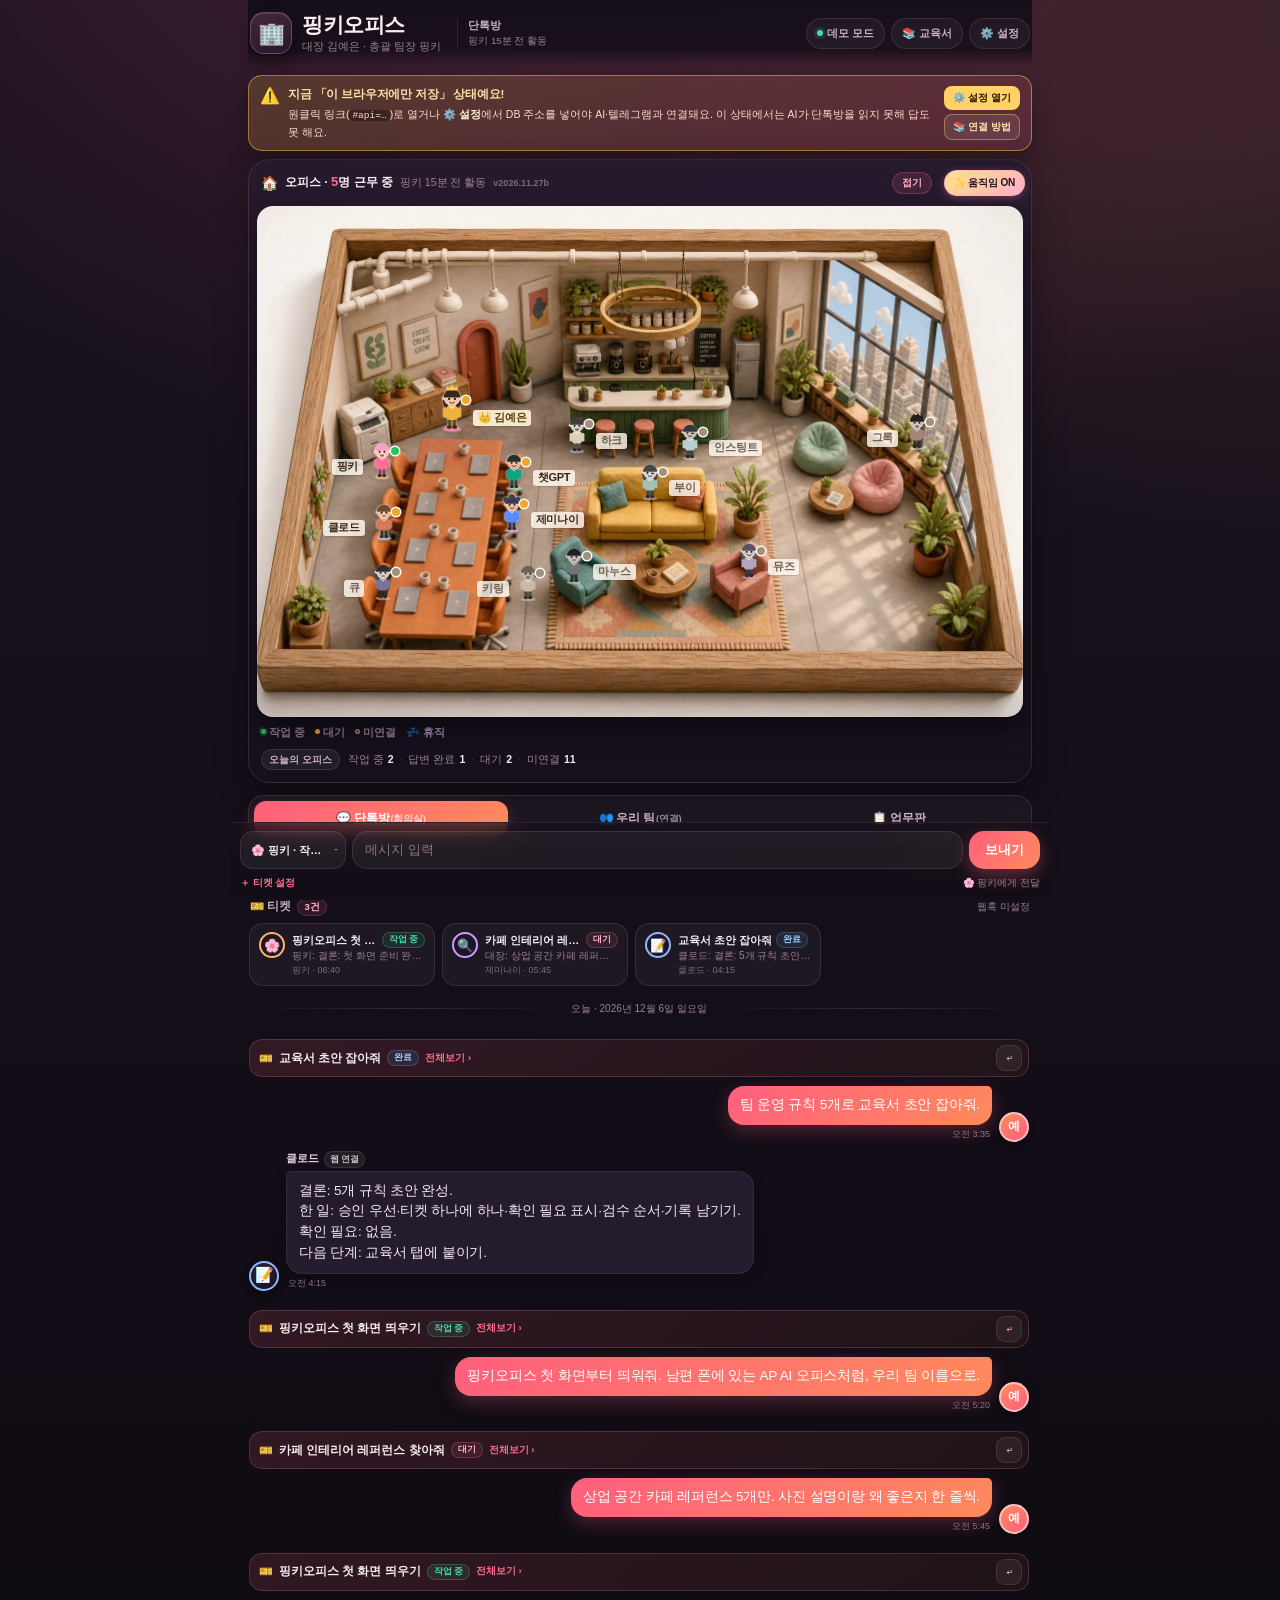
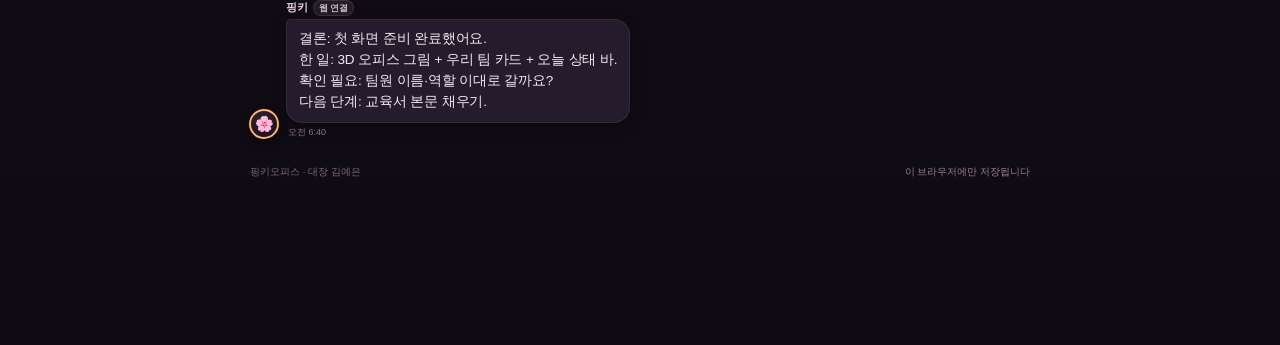
==== commit 06ed72a8: "홈 화면 앱 안내 문구 다듬기, 캐시 버전 people3" ====
--- a/index.html
+++ b/index.html
@@ -13,7 +13,7 @@
 <meta name="apple-mobile-web-app-status-bar-style" content="black-translucent" />
 <link rel="apple-touch-icon" sizes="180x180" href="./apple-touch-icon.png" />
 <link rel="icon" href="data:image/svg+xml,%3Csvg xmlns='http://www.w3.org/2000/svg' viewBox='0 0 100 100'%3E%3Crect width='100' height='100' rx='24' fill='%23e8365f'/%3E%3Ctext x='50' y='70' font-size='58' text-anchor='middle'%3E%F0%9F%8F%A2%3C/text%3E%3C/svg%3E" />
-<link rel="stylesheet" href="./styles.css?v=2026-11-27-people2" />
+<link rel="stylesheet" href="./styles.css?v=2026-11-27-people3" />
 </head>
 <body>
 <div class="app">
@@ -513,6 +513,6 @@
   </div>
 </div>
 
-<script src="./app.js?v=2026-11-27-people2"></script>
+<script src="./app.js?v=2026-11-27-people3"></script>
 </body>
 </html>
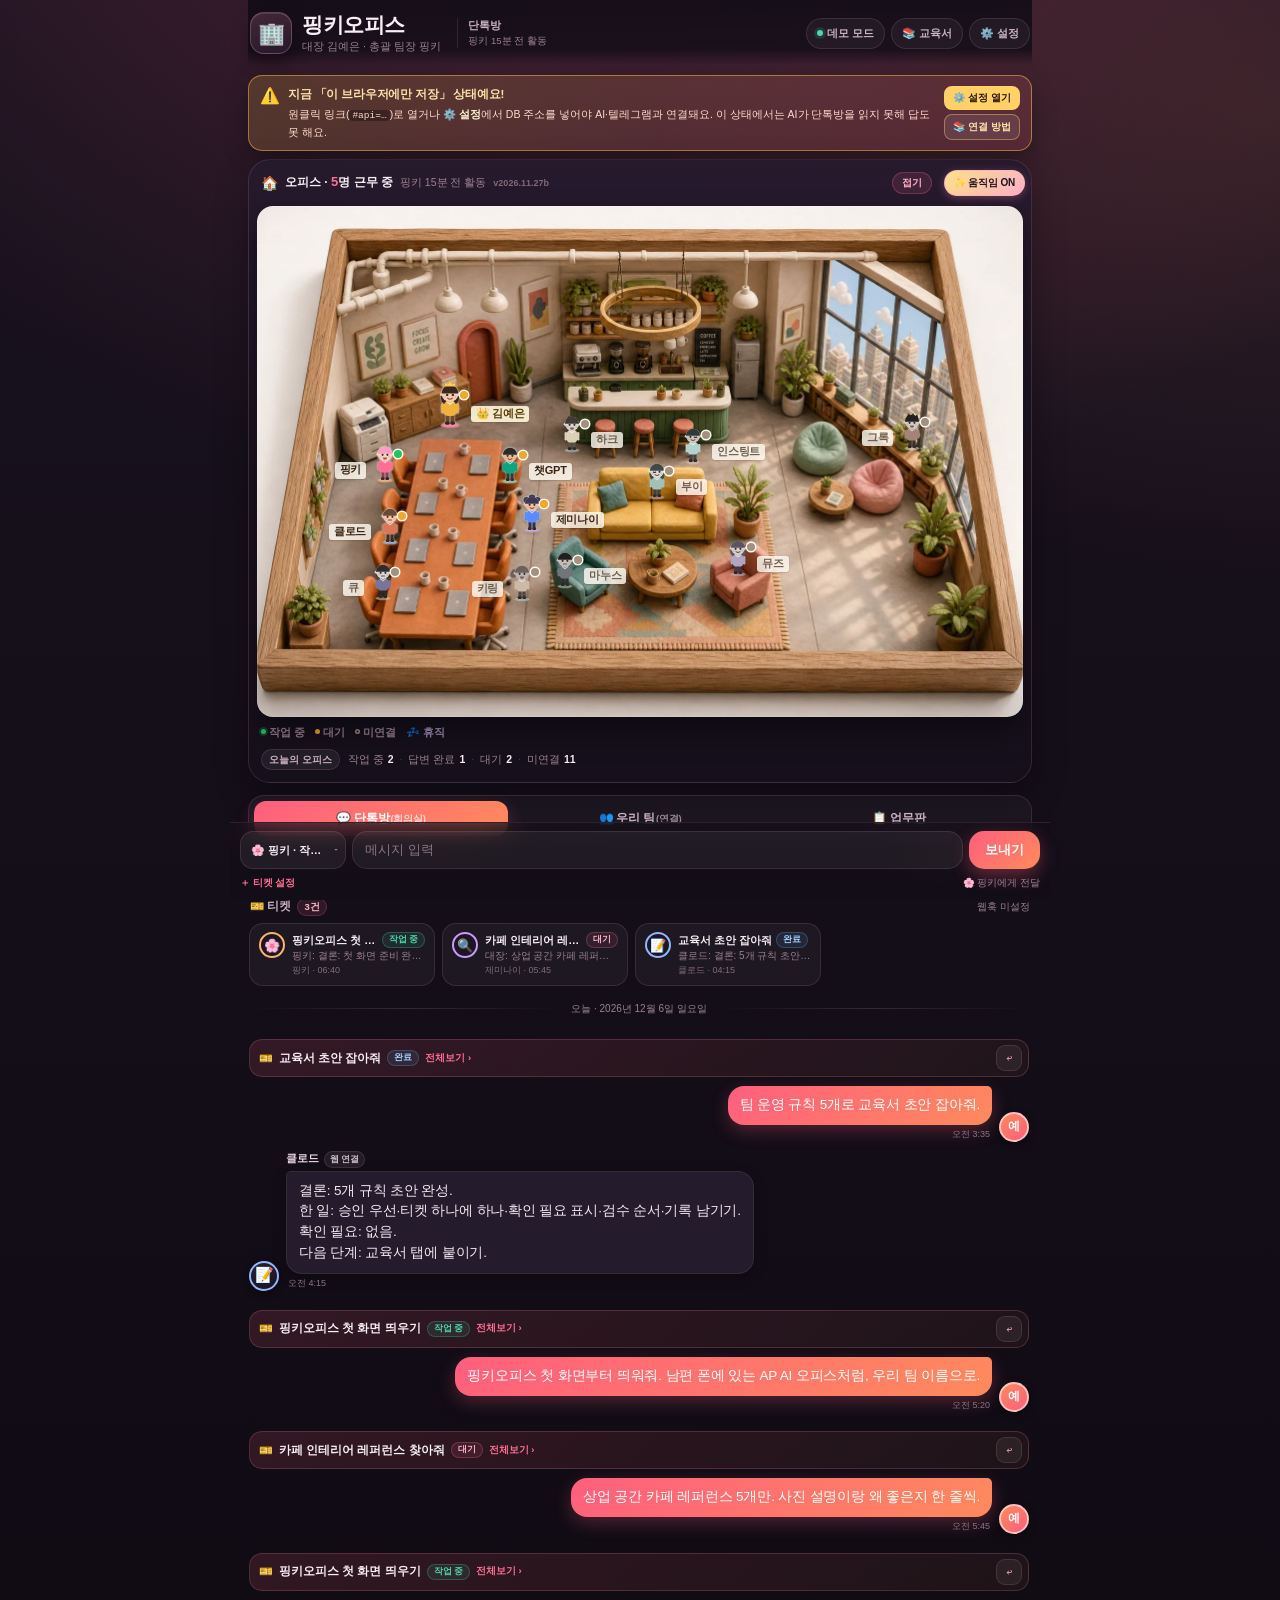
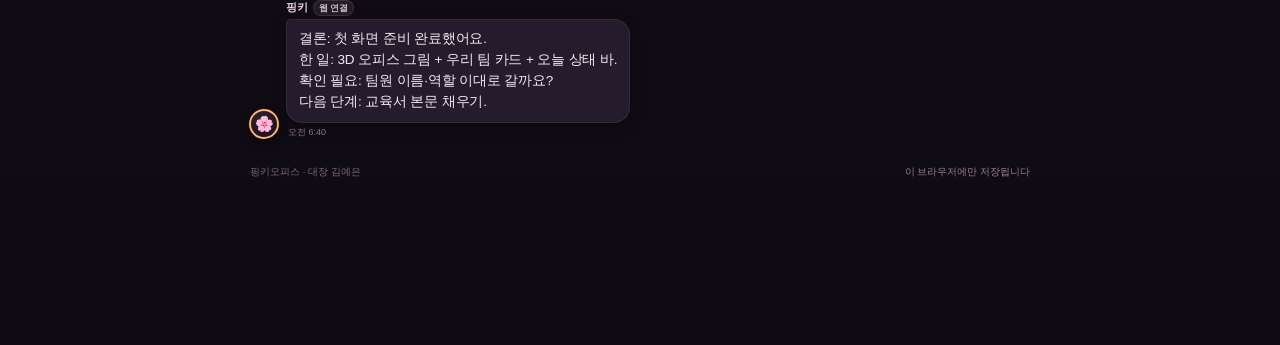
==== commit 917bbf6a: "멈춤 상태에서 화면이 다시 그려져도 캐릭터가 제자리로 튀지 않게, 캐시 버전 people4" ====
--- a/index.html
+++ b/index.html
@@ -13,7 +13,7 @@
 <meta name="apple-mobile-web-app-status-bar-style" content="black-translucent" />
 <link rel="apple-touch-icon" sizes="180x180" href="./apple-touch-icon.png" />
 <link rel="icon" href="data:image/svg+xml,%3Csvg xmlns='http://www.w3.org/2000/svg' viewBox='0 0 100 100'%3E%3Crect width='100' height='100' rx='24' fill='%23e8365f'/%3E%3Ctext x='50' y='70' font-size='58' text-anchor='middle'%3E%F0%9F%8F%A2%3C/text%3E%3C/svg%3E" />
-<link rel="stylesheet" href="./styles.css?v=2026-11-27-people3" />
+<link rel="stylesheet" href="./styles.css?v=2026-11-27-people4" />
 </head>
 <body>
 <div class="app">
@@ -513,6 +513,6 @@
   </div>
 </div>
 
-<script src="./app.js?v=2026-11-27-people3"></script>
+<script src="./app.js?v=2026-11-27-people4"></script>
 </body>
 </html>
